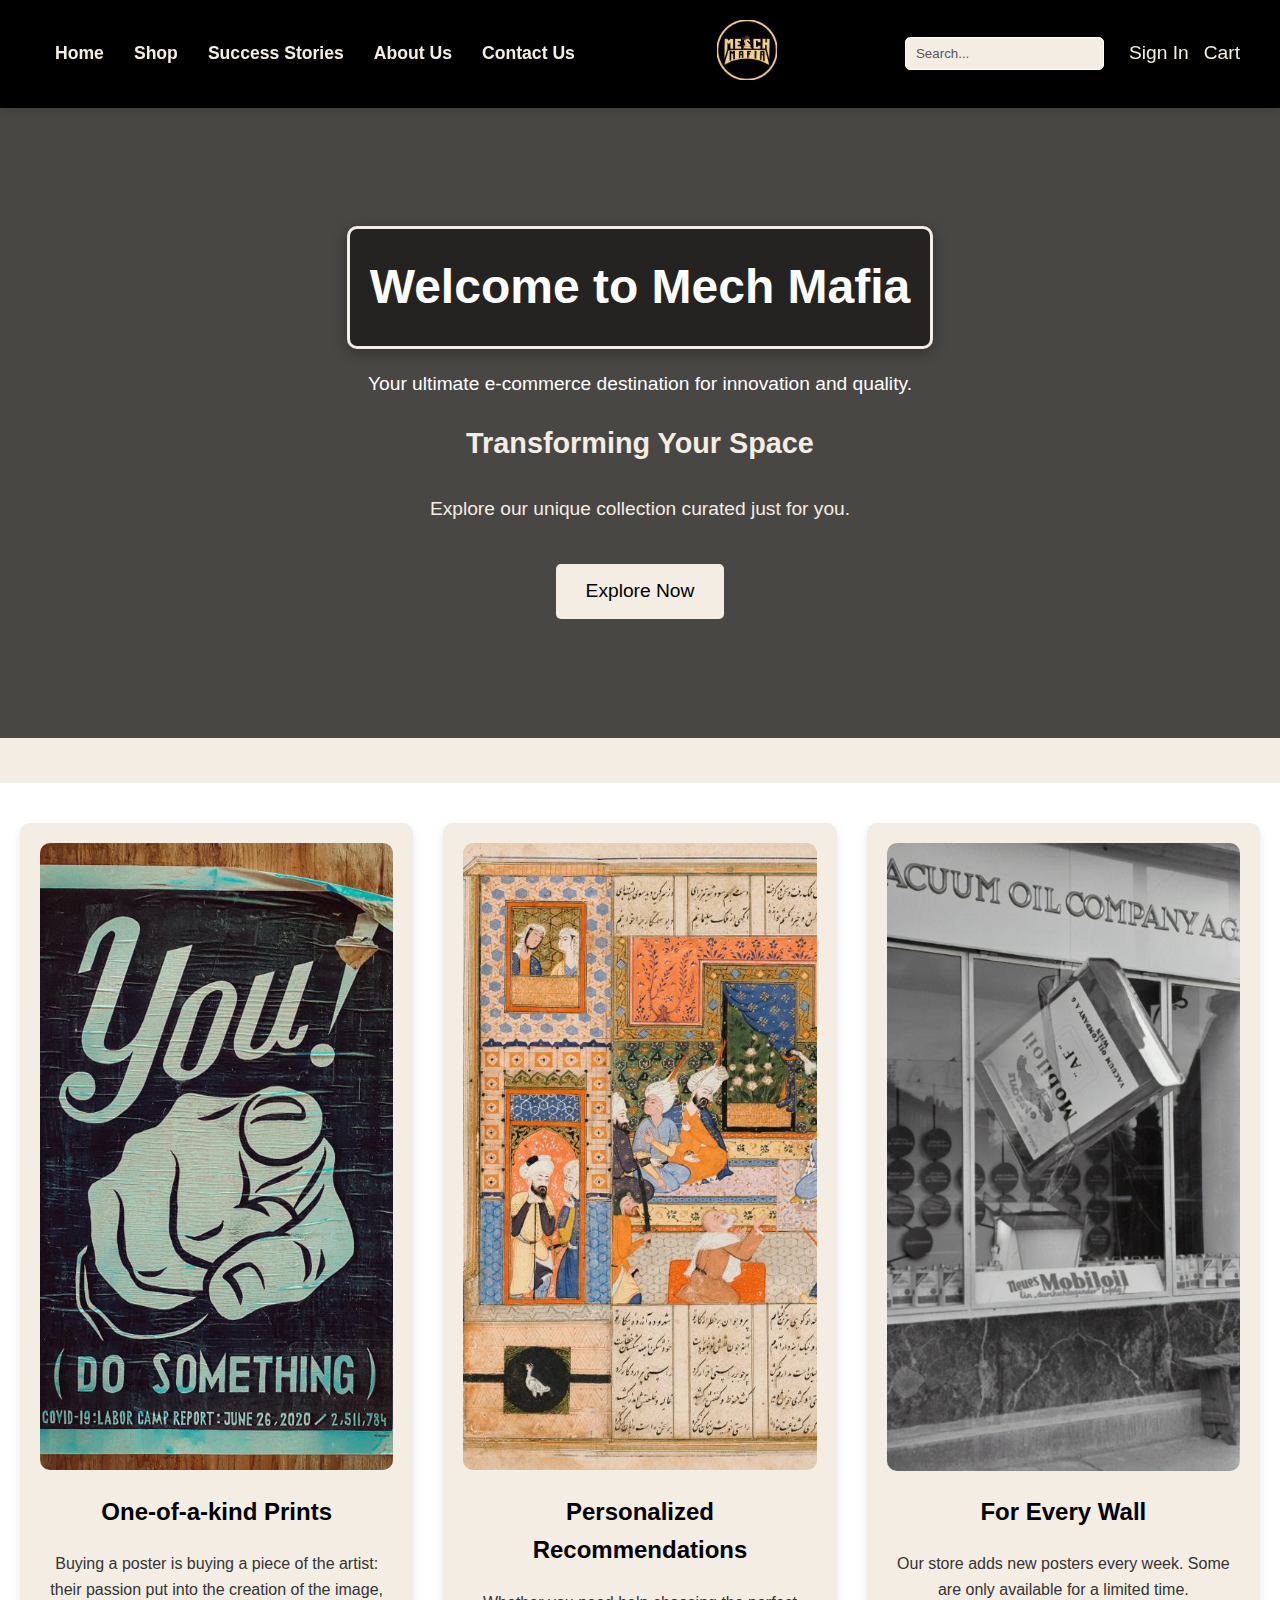
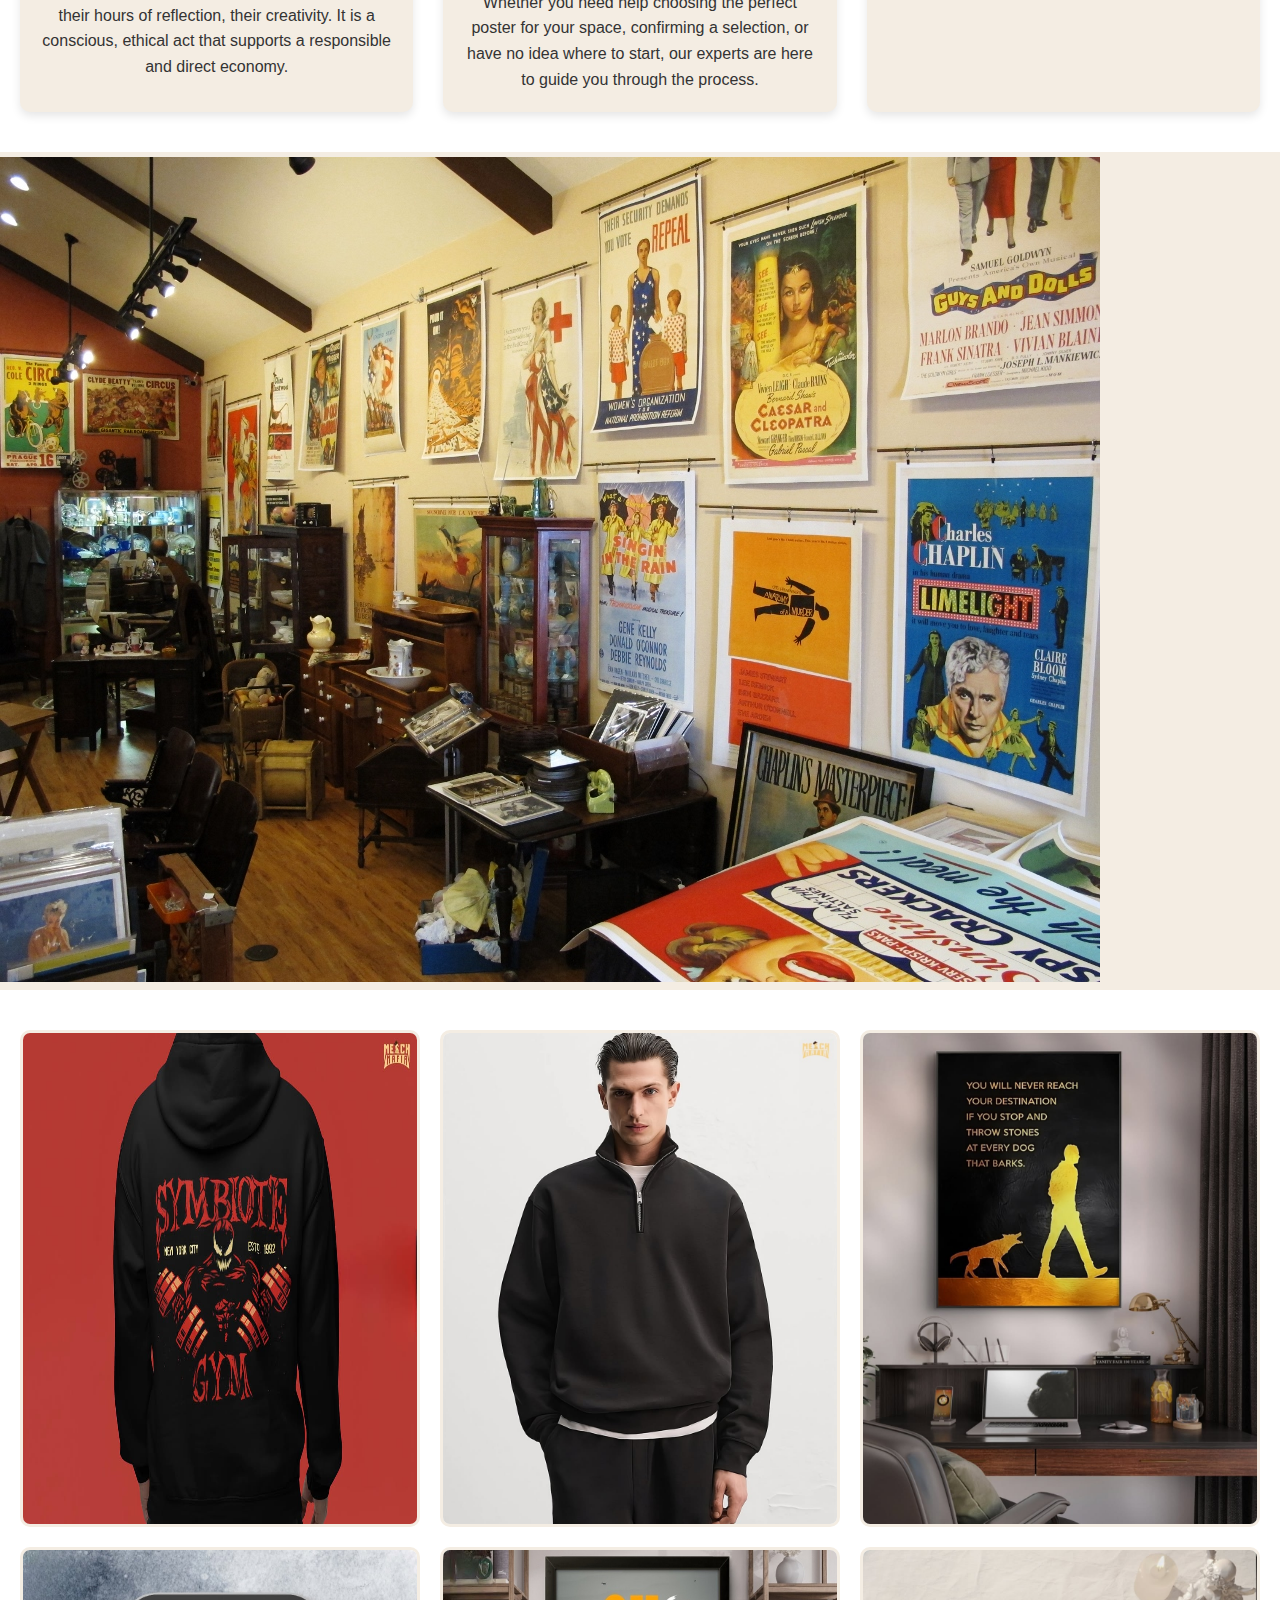
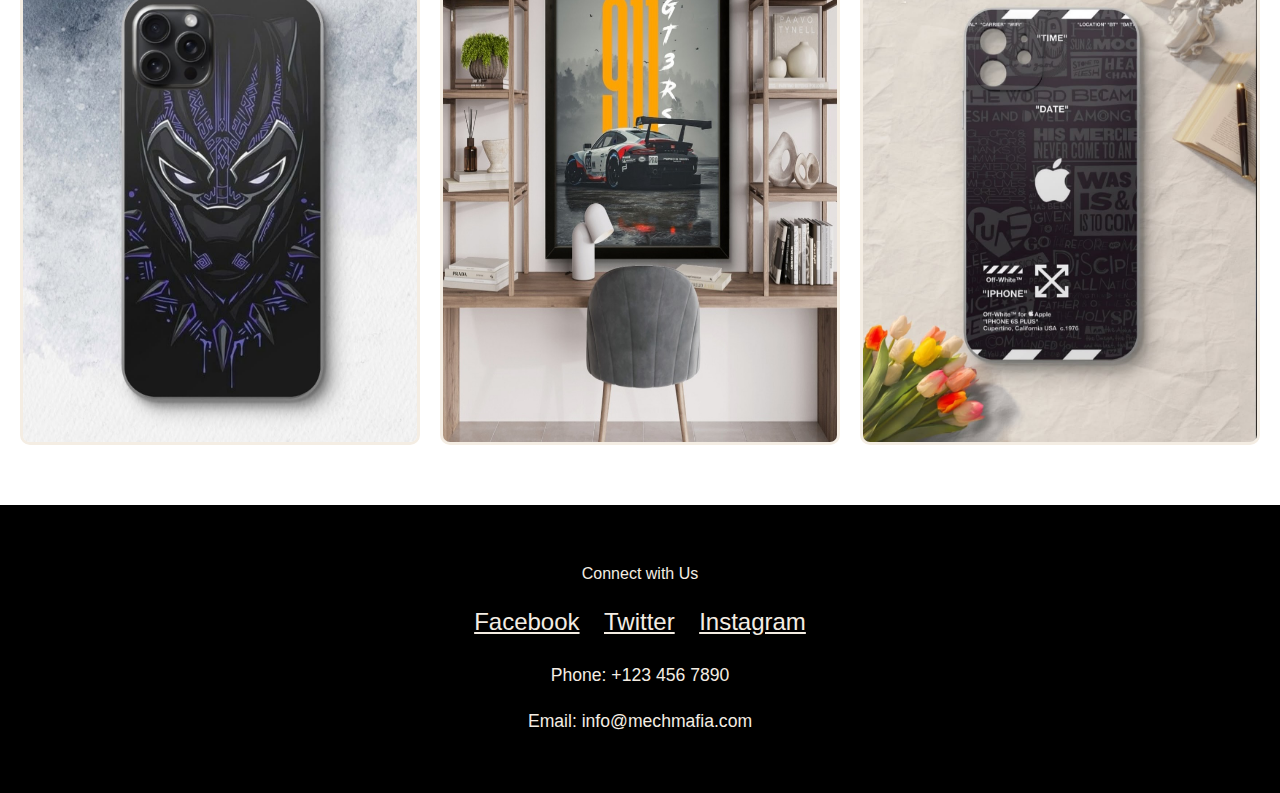
==== main3.html @ 22c50127 "Add files via upload" ====
<!DOCTYPE html>
<html lang="en">
<head>
    <meta charset="UTF-8">
    <meta name="viewport" content="width=device-width, initial-scale=1.0">
    <title>Mech Mafia E-Commerce</title>
    <link rel="stylesheet" href="styles.css">
</head>
<body>
    <!-- Header Section -->
    <header>
        <!-- Left side: Navigation Menu -->
        <nav id="nav-menu">
            <ul>
                <li><a href="main3.html">Home</a></li>
                <li><a href="shop.html">Shop</a></li>
                <li><a href="#">Success Stories</a></li>
                <li><a href="#">About Us</a></li>
                <li><a href="#">Contact Us</a></li>
            </ul>
        </nav>
        <div class="logo">
            <img src="logo.png" alt="Mech Mafia Logo">
        </div>

        <!-- Right side: Search, Sign In, Cart, and Hamburger Menu for Mobile -->
        <div class="header-right">
            <input type="text" placeholder="Search...">
            <a href="#" class="icon">Sign In</a>
            <a href="#" class="icon">Cart</a>
        </div>

        <!-- Hamburger Menu Icon for Mobile -->
        <div class="menu-icon" id="menu-icon">
            &#9776; <!-- Hamburger Icon (three horizontal lines) -->
        </div>
    </header>


    <!-- Hero Section -->
    <div class="hero">
     <div class="hero-text">
      <h1>Welcome to Mech Mafia</h1>
      <p>Your ultimate e-commerce destination for innovation and quality.</p>
      <p class="sub-heading">Transforming Your Space</p>
      <p class="description">Explore our unique collection curated just for you.</p>
      <a href="#" class="explore-btn">Explore Now</a>
     </div>
    </div>
  
  
  <!-- Features Section -->
  <section class="features">
    <div class="feature">
      <img src="feature1.jpg" alt="Feature 1">
      <h2>One-of-a-kind Prints
    </h2>
      <p>Buying a poster is buying a piece of the artist: their passion put into the creation of the image, their hours of reflection, their creativity. It is a conscious, ethical act that supports a responsible and direct economy.

      </p>
    </div>
    <div class="feature">
      <img src="feature2.jpg" alt="Feature 2">
      <h2>Personalized Recommendations</h2>
      <p>Whether you need help choosing the perfect poster for your space, confirming a selection, or have no idea where to start, our experts are here to guide you through the process.

      </p>
    </div>
    <div class="feature">
      <img src="feature3.jpg" alt="Feature 3">
      <h2>For Every Wall
    </h2>
      <p>Our store adds new posters every week. Some are only available for a limited time.

      </p>
    </div>
  </section>
  

    <!-- Scrollable Image Section -->
    <section class="scrollable-image">
        <img src="scrollable.jpg" alt="Scrollable Image" class="scrollable-img">

    </section>

    <!-- Gallery Section -->
    <section class="gallery">
        <div class="gallery-row">
            <img src="gallery1.jpg" alt="Gallery 1">
            <img src="gallery2.jpg" alt="Gallery 2">
            <img src="gallery3.jpg" alt="Gallery 3">
        </div>
        <div class="gallery-row">
            <img src="gallery4.jpg" alt="Gallery 4">
            <img src="gallery5.jpg" alt="Gallery 5">
            <img src="gallery6.jpg" alt="Gallery 6">
        </div>
    </section>

    <!-- Footer Section -->
    <footer>
        <p>Connect with Us</p>
        <div class="social-icons">
            <a href="#">Facebook</a>
            <a href="#">Twitter</a>
            <a href="#">Instagram</a>
        </div>
        <div class="contact-info">
            <p>Phone: +123 456 7890</p>
            <p>Email: info@mechmafia.com</p>
        </div>
    </footer>

    <script src="scripts.js"></script> <!-- Link to external JS file for the menu toggle -->

</body>
</html>
---- styles.css ----
/* General Styles */
body {
  margin: 0;
  font-family: "Poppins", sans-serif;
  background-color: #f4ede3; /* Sandal */
  color: #000; /* Black text */
  line-height: 1.6;
}

/* Header Section */
header {
  display: flex;
  justify-content: space-between;
  align-items: center;
  padding: 20px 40px;
  background-color: #000; /* Black background */
  position: sticky;
  top: 0;
  z-index: 10;
  box-shadow: 0 4px 8px rgba(0, 0, 0, 0.1);
}

header .logo img {
  height: 60px; /* Enhanced size */
}

header nav ul {
  display: flex;
  list-style: none;
  margin: 0;
  padding: 0;
}

header nav ul li {
  margin: 0 15px;
}

header nav ul li a {
  color: #f4ede3; /* Sandal */
  text-decoration: none;
  font-size: 1.1em;
  font-weight: bold;
  position: relative;
  transition: all 0.3s ease;
}

header nav ul li a:hover {
  color: #fff; /* White on hover */
}

header nav ul li a::after {
  content: "";
  display: block;
  height: 2px;
  width: 0;
  background-color: #f4ede3;
  transition: width 0.3s ease;
}

header nav ul li a:hover::after {
  width: 100%;
}

header .header-right {
  display: flex;
  align-items: center;
}

header .header-right input {
  padding: 8px 10px;
  margin-right: 10px;
  border: 1px solid #fff;
  background-color: #f4ede3;
  border-radius: 5px;
  outline: none;
  color: #000;
}

header .header-right input::placeholder {
  color: #555;
}

header .header-right .icon {
  color: #f4ede3;
  margin-left: 15px;
  font-size: 1.2em;
  text-decoration: none;
  transition: all 0.3s ease;
}

header .header-right .icon:hover {
  color: #fff;
}

/* Hamburger Menu Styles */
.menu-icon {
  display: none;
  cursor: pointer;
  font-size: 2em;
  color: #f4ede3; /* Visible light color */
}

/* Hero Section */
.hero {
  height: 70vh; /* Adjust the height of the hero section */
  background: 
    linear-gradient(rgba(0, 0, 0, 0.7), rgba(0, 0, 0, 0.7)), 
    url('path/to/your/background-image.jpg') no-repeat center center; /* Ensure image doesn't repeat */
  background-size: cover; /* Make sure the image covers the hero section */
  display: flex;
  align-items: center;  /* Vertically center the content */
  justify-content: center; /* Horizontally center the content */
  color: #fff;
  text-align: center;
  position: relative;
}

.hero .hero-text {
  position: relative;
  z-index: 2;
  padding: 0 15px; /* Add some padding for text */
}

.hero h1 {
  font-size: 3em; /* Adjust heading size */
  font-weight: bold;
  margin: 0;
  padding: 20px;
  border: 3px solid #f4ede3; /* Sandal border */
  border-radius: 10px;
  background: rgba(0, 0, 0, 0.5);
  box-shadow: 0 4px 15px rgba(0, 0, 0, 0.3);
}

.hero p {
  font-size: 1.2em; /* Adjust paragraph font size */
  margin-top: 20px;
  font-weight: normal;
}

.hero .sub-heading {
  font-size: 1.8em;
  margin-top: 20px;
  font-weight: bold;
  color: #f4ede3; /* Sandal color */
}

.hero .description {
  font-size: 1.2em;
  margin-top: 10px;
  color: #f4ede3; /* Sandal color */
}

.hero .explore-btn {
  display: inline-block;
  padding: 12px 30px;
  font-size: 1.2em;
  background-color: #f4ede3; /* Sandal color */
  color: #000; /* Black text */
  text-decoration: none;
  border-radius: 5px;
  margin-top: 20px;
  border: none;
  transition: background-color 0.3s ease, transform 0.3s ease;
}

.hero .explore-btn:hover {
  background-color: #d1c1a1; /* Darker sandal on hover */
  transform: scale(1.1); /* Slightly enlarge the button on hover */
}

/* Features Section */
.features {
  padding: 40px 20px;
  background-color: #fff; /* Clean white background */
  border-top: 5px solid #f4ede3;
  border-bottom: 5px solid #f4ede3;
  display: grid;
  grid-template-columns: repeat(auto-fit, minmax(300px, 1fr));
  gap: 30px;
  text-align: center;
  margin-top: 40px; /* This adds space between the hero and features sections */
}

.features .feature {
  background-color: #f4ede3;
  padding: 20px;
  border-radius: 10px;
  box-shadow: 0 4px 10px rgba(0, 0, 0, 0.1);
  transition: transform 0.3s ease, box-shadow 0.3s ease;
}

.features .feature:hover {
  transform: scale(1.05);
  box-shadow: 0 6px 15px rgba(0, 0, 0, 0.2);
}

.features .feature img {
  max-width: 100%;
  border-radius: 10px;
}

.features .feature h2 {
  margin-top: 15px;
  color: #000;
}

.features .feature p {
  margin: 10px 0 0;
  color: #333;
}

/* Gallery */
.gallery {
  padding: 40px 20px;
  background-color: #fff;
  text-align: center;
}

.gallery h2 {
  margin-bottom: 20px;
  font-size: 2em;
  color: #000;
}

.gallery-row {
  display: flex;
  justify-content: space-around;
  margin-bottom: 20px;
  flex-wrap: wrap;
  gap: 20px;
}

.gallery-row img {
  max-width: calc(33.33% - 20px);
  border: 3px solid #f4ede3;
  border-radius: 10px;
  transition: transform 0.3s ease, box-shadow 0.3s ease;
}

.gallery-row img:hover {
  transform: scale(1.05);
  box-shadow: 0 4px 15px rgba(0, 0, 0, 0.2);
}

/* Footer */
footer {
  background-color: #000;
  color: #f4ede3;
  padding: 40px 20px;
  text-align: center;
}

footer .social-icons a {
  color: #f4ede3;
  margin: 0 10px;
  font-size: 1.5em;
  transition: color 0.3s ease, transform 0.3s ease;
}

footer .social-icons a:hover {
  color: #fff;
  transform: scale(1.2);
}

footer .contact-info {
  margin-top: 20px;
  font-size: 1.1em;
  color: #f4ede3;
}

/* Product Section */
.product-list {
  display: grid;
  grid-template-columns: repeat(auto-fit, minmax(300px, 1fr));
  gap: 20px;
}

.product {
  background-color: #f4ede3; /* Light sandal color for the background */
  padding: 20px;
  border-radius: 10px;
  box-shadow: 0 4px 10px rgba(0, 0, 0, 0.1);
  text-align: center;
  transition: transform 0.3s ease, box-shadow 0.3s ease;
}

.product:hover {
  transform: scale(1.05); /* Slight zoom effect on hover */
  box-shadow: 0 6px 15px rgba(0, 0, 0, 0.2); /* Darker shadow on hover */
}

.product img {
  max-width: 100%; /* Ensure the image fits within the product box */
  border-radius: 10px;
  height: auto; /* Maintain the aspect ratio */
}

.product h3 {
  margin-top: 15px;
  color: #000; /* Black text for product name */
}

.product p {
  margin: 10px 0;
  color: #333; /* Dark gray text for product description */
}

.product .price {
  font-size: 1.5em; /* Larger price text */
  color: #000; /* Black text for the price */
  font-weight: bold; /* Make the price text stand out */
}

.product .add-to-cart {
  background-color: #000; /* Black background for Add to Cart button */
  color: #f4ede3; /* Sandal color for the text */
  border: none;
  padding: 10px 20px;
  font-size: 1em;
  border-radius: 5px;
  cursor: pointer;
  transition: background-color 0.3s ease, transform 0.3s ease;
}

.product .add-to-cart:hover {
  background-color: #f4ede3; /* Sandal color on hover */
  color: #000; /* Black text on hover */
  transform: scale(1.05); /* Slightly enlarge the button on hover */
}

.product .add-to-cart:active {
  transform: scale(0.98); /* Shrink the button slightly when clicked */
}



@media (max-width: 768px) {
  .scrollable-img {
    width: 100%; /* Ensure the image always fills the width of the screen on mobile */
    height: auto; /* Keep the image's aspect ratio intact */
  }

  header {
    flex-direction: column;
    align-items: flex-start;
    padding: 10px;
  }

  header nav ul {
    flex-direction: column;
    align-items: flex-start;
  }

  header .header-right {
    flex-direction: column;
    align-items: flex-start;
  }

  .menu-icon {
    display: block;
  }

  .hero {
    height: 50vh;
  }

  .hero h1 {
    font-size: 2em;
  }

  .hero .sub-heading {
    font-size: 1.2em;
  }

  .features {
    grid-template-columns: 1fr;
  }

  footer .social-icons a {
    font-size: 1.2em;
  }
}
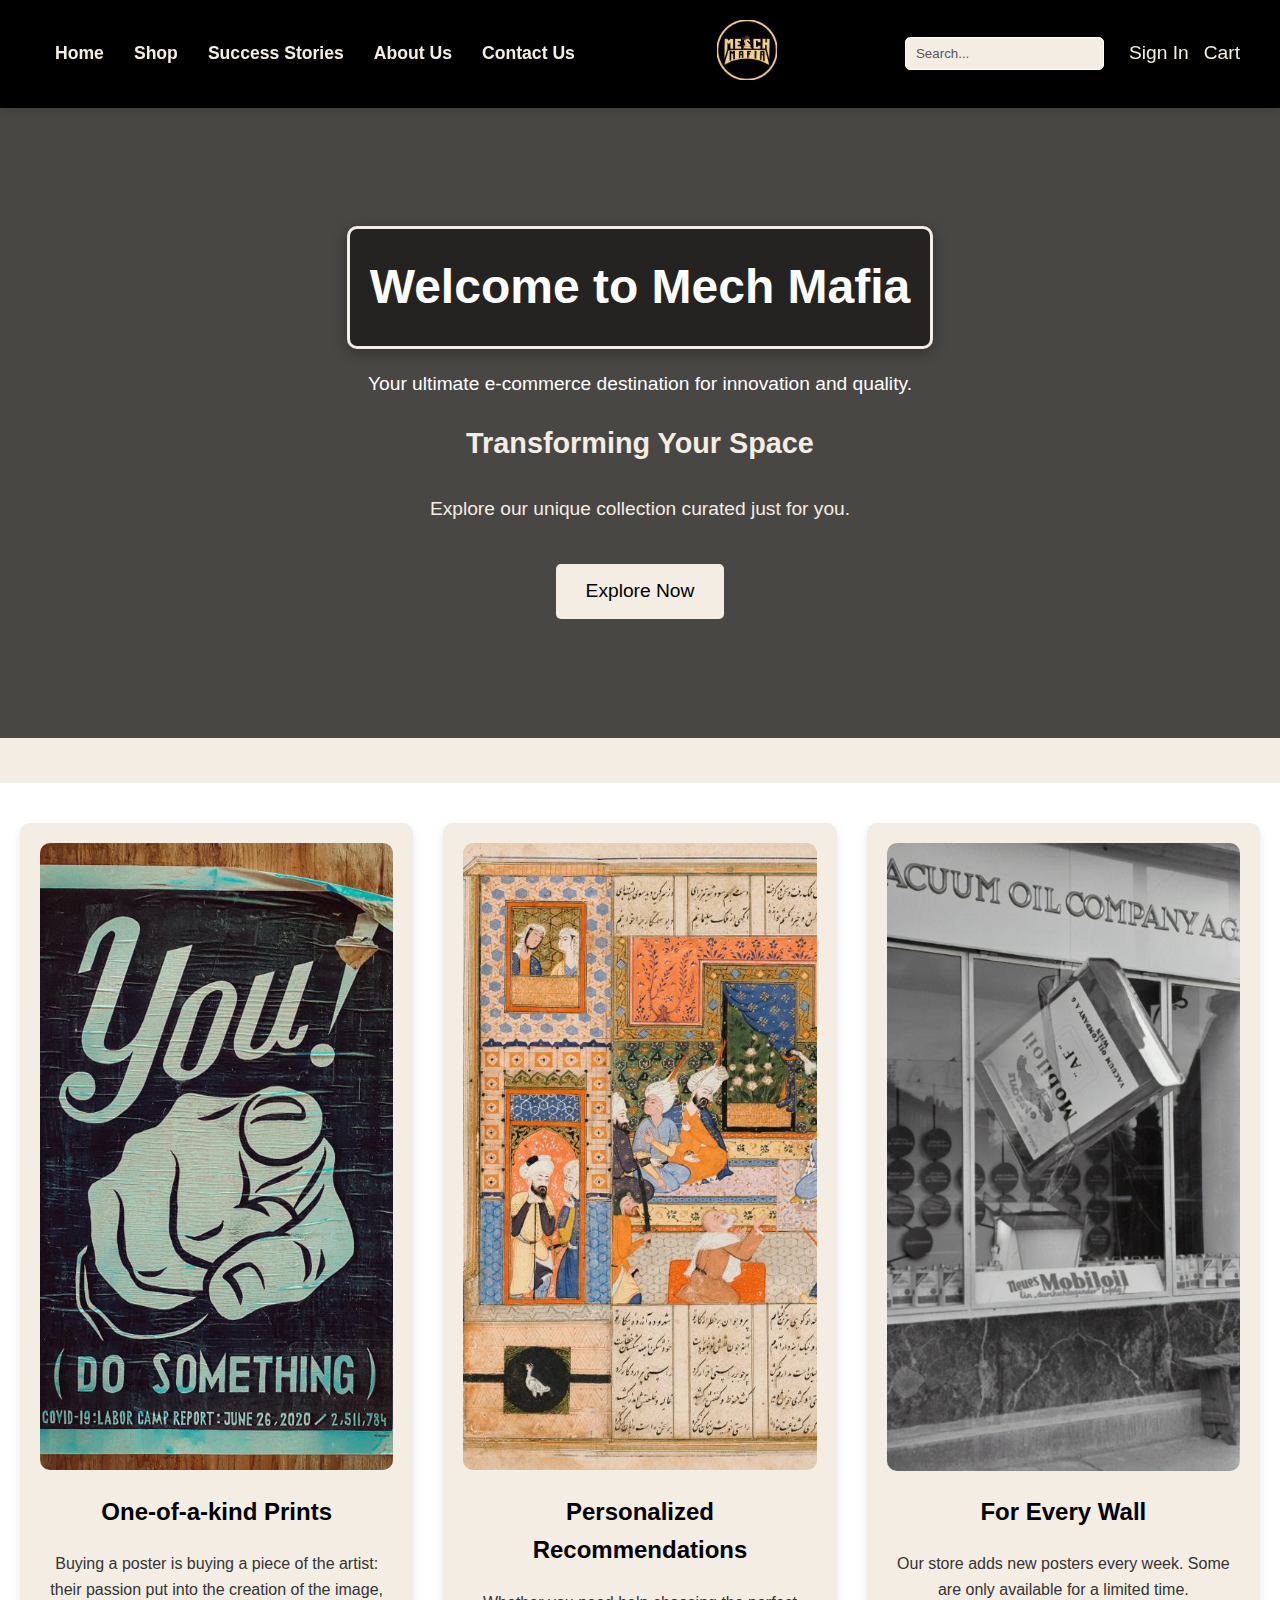
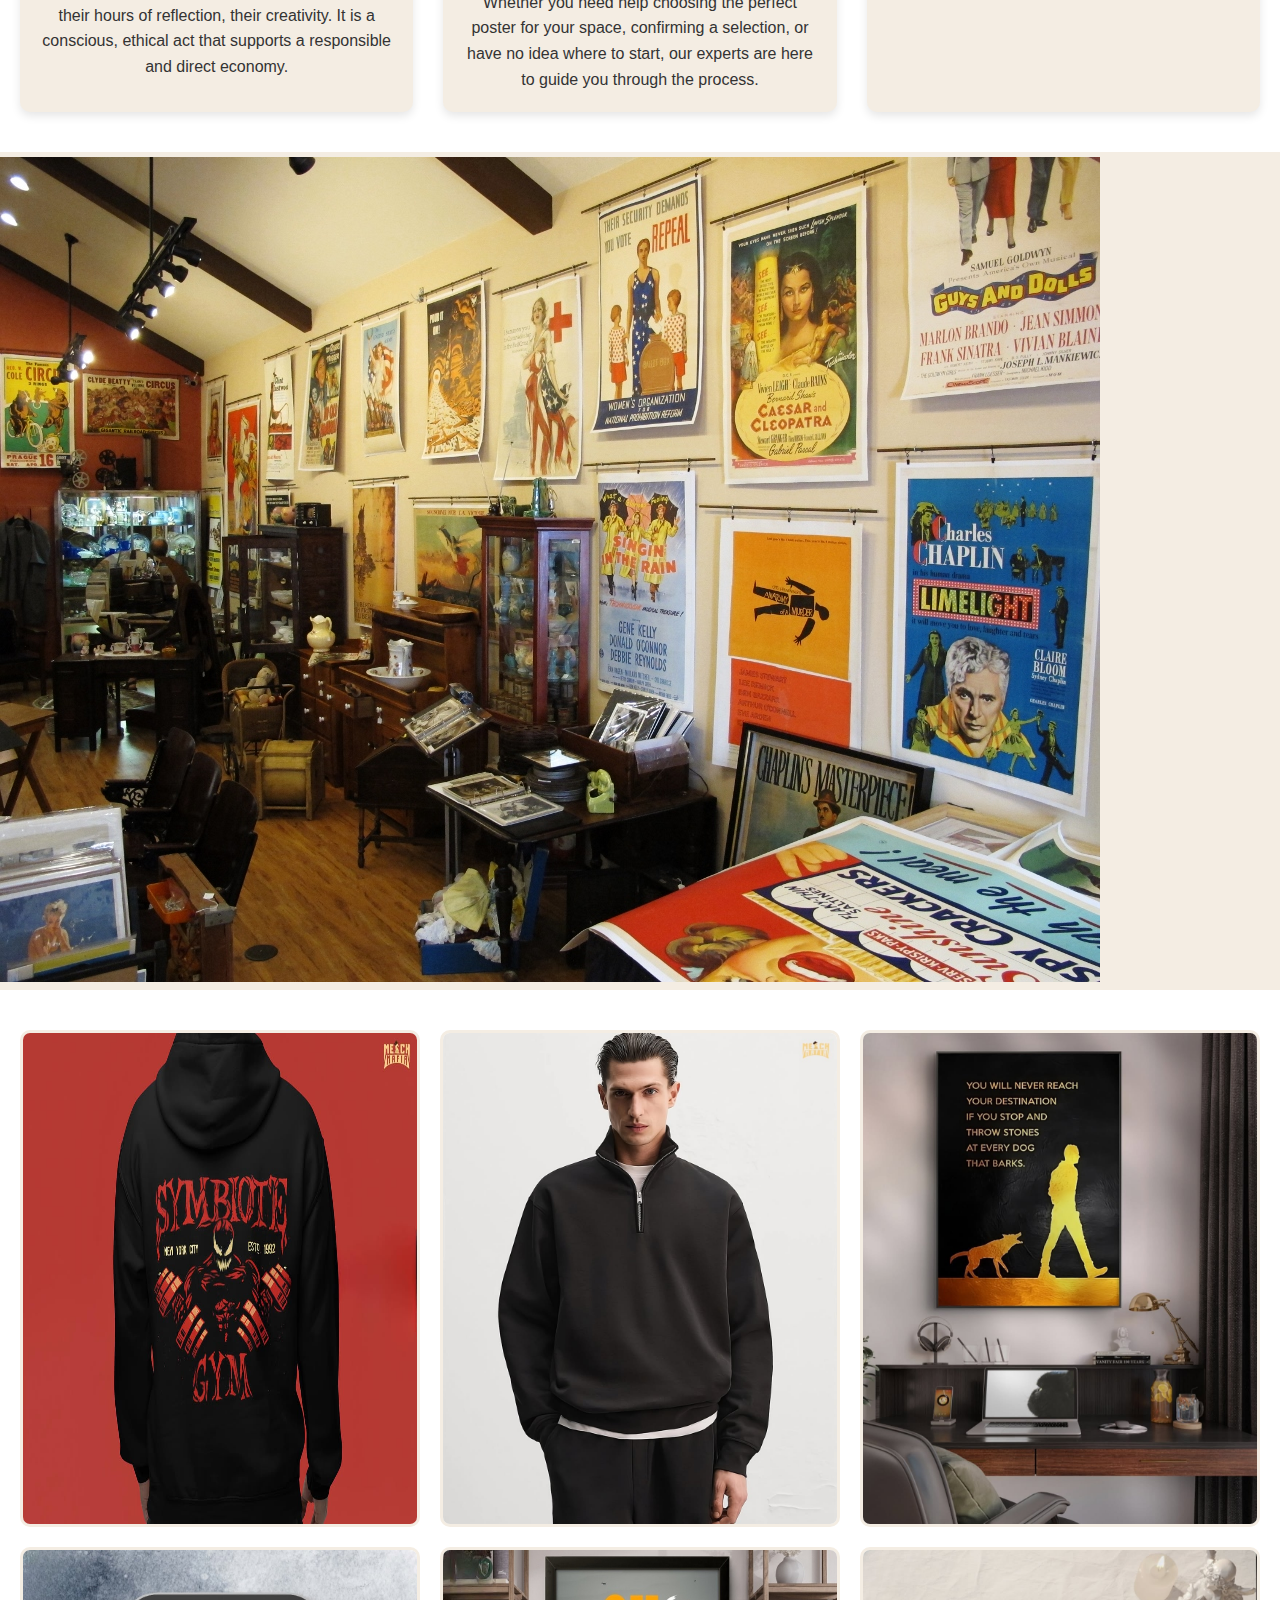
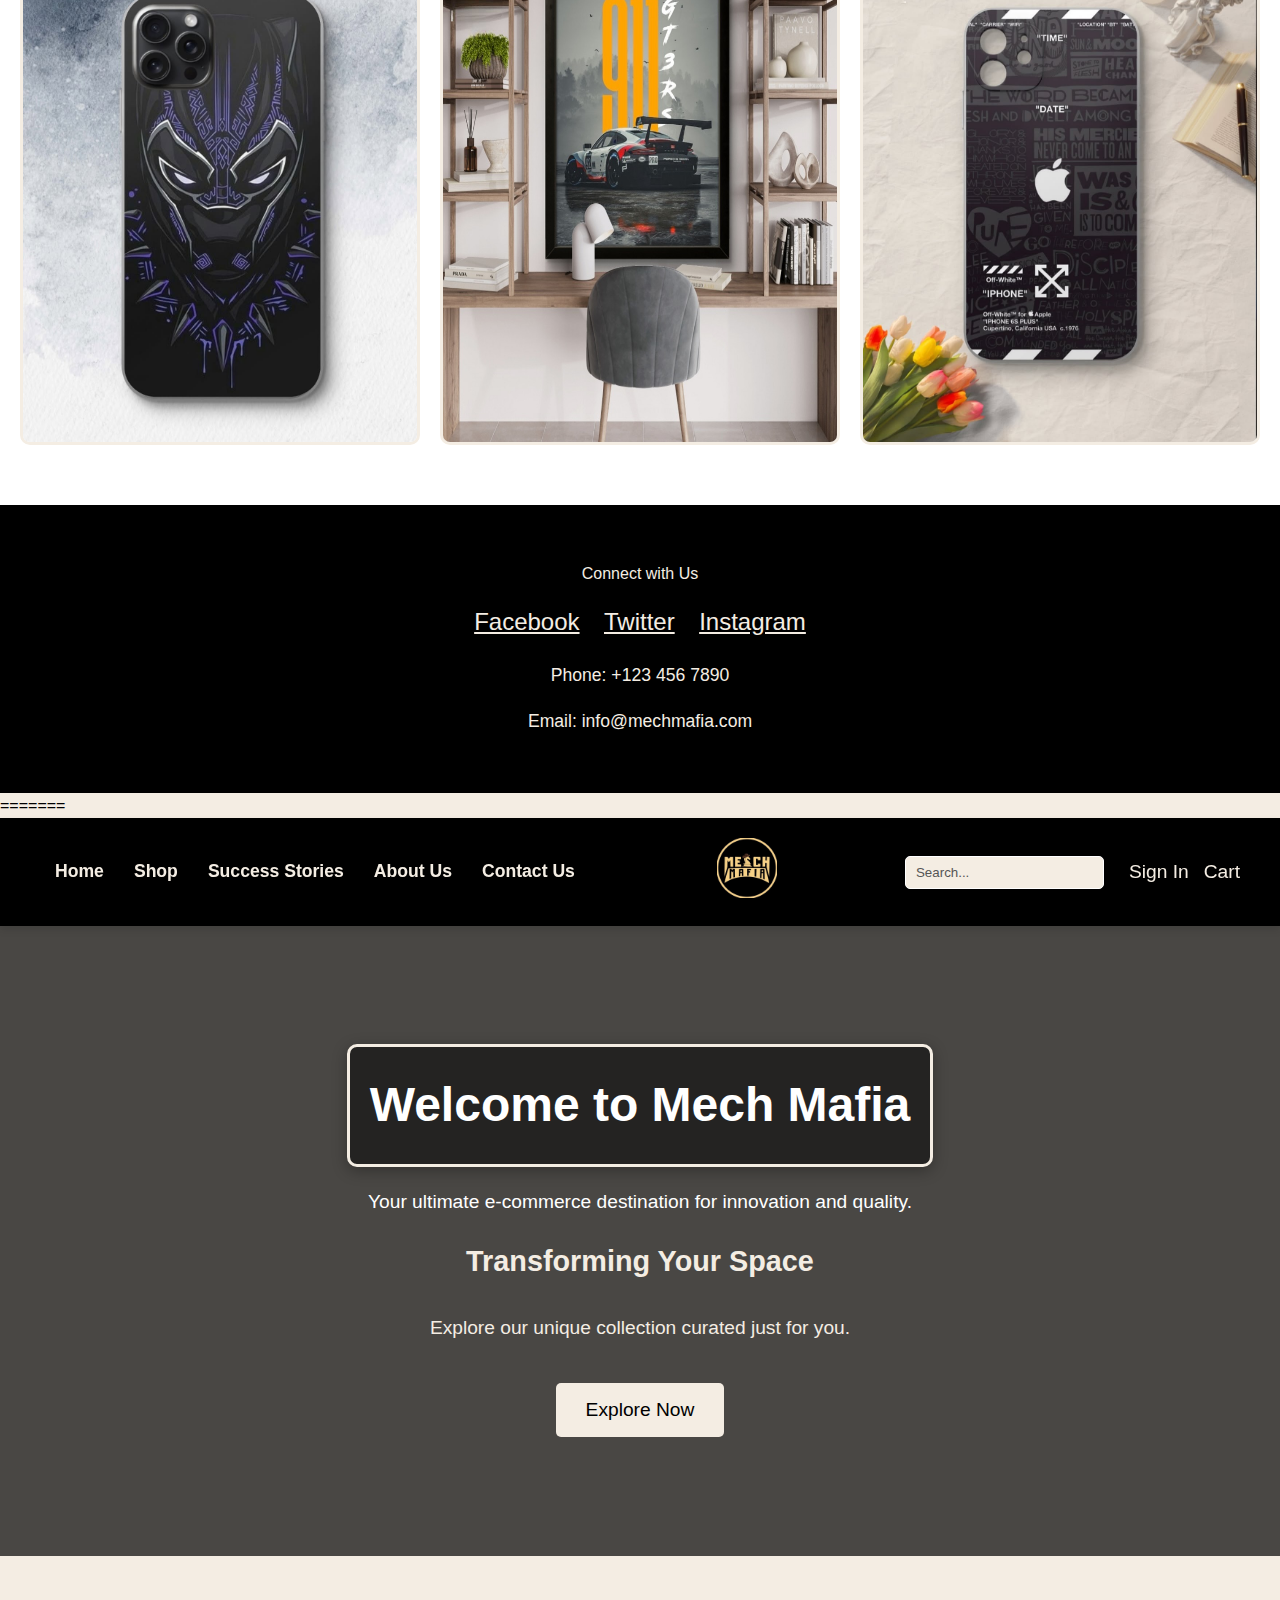
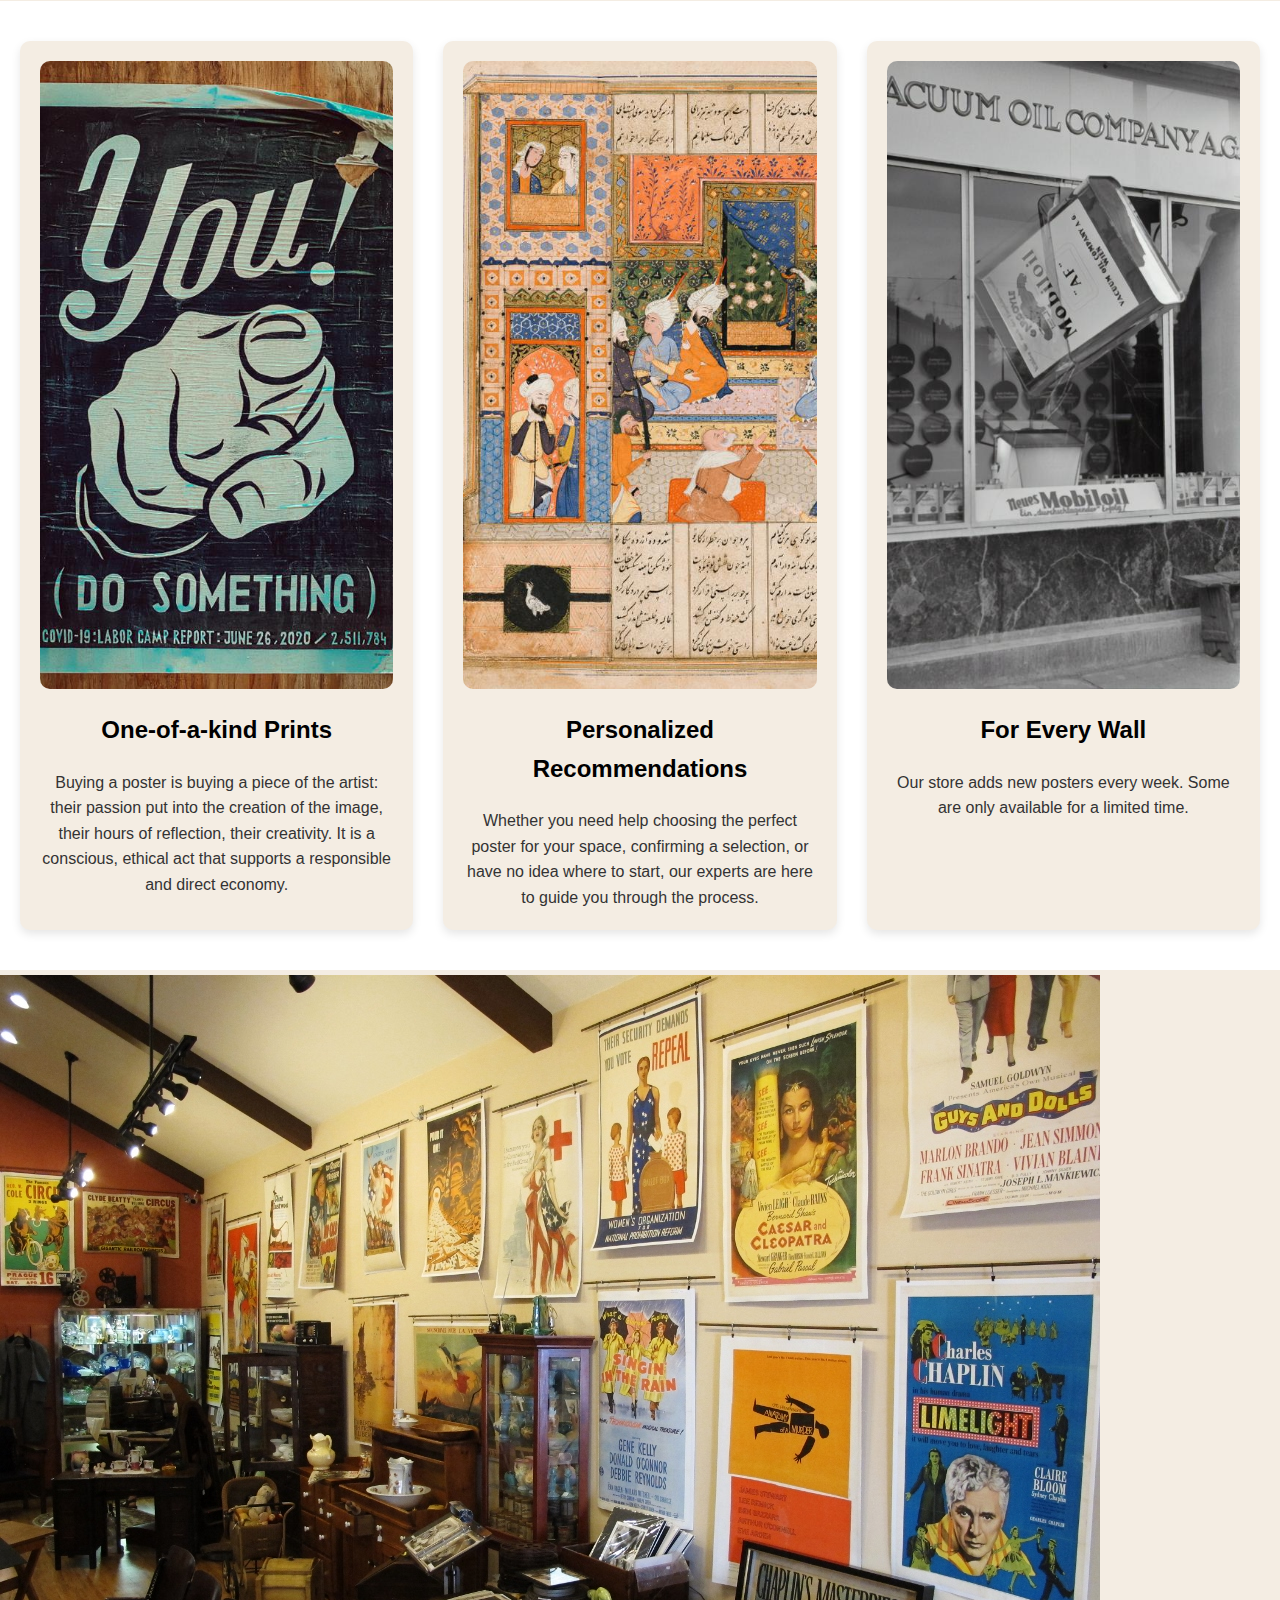
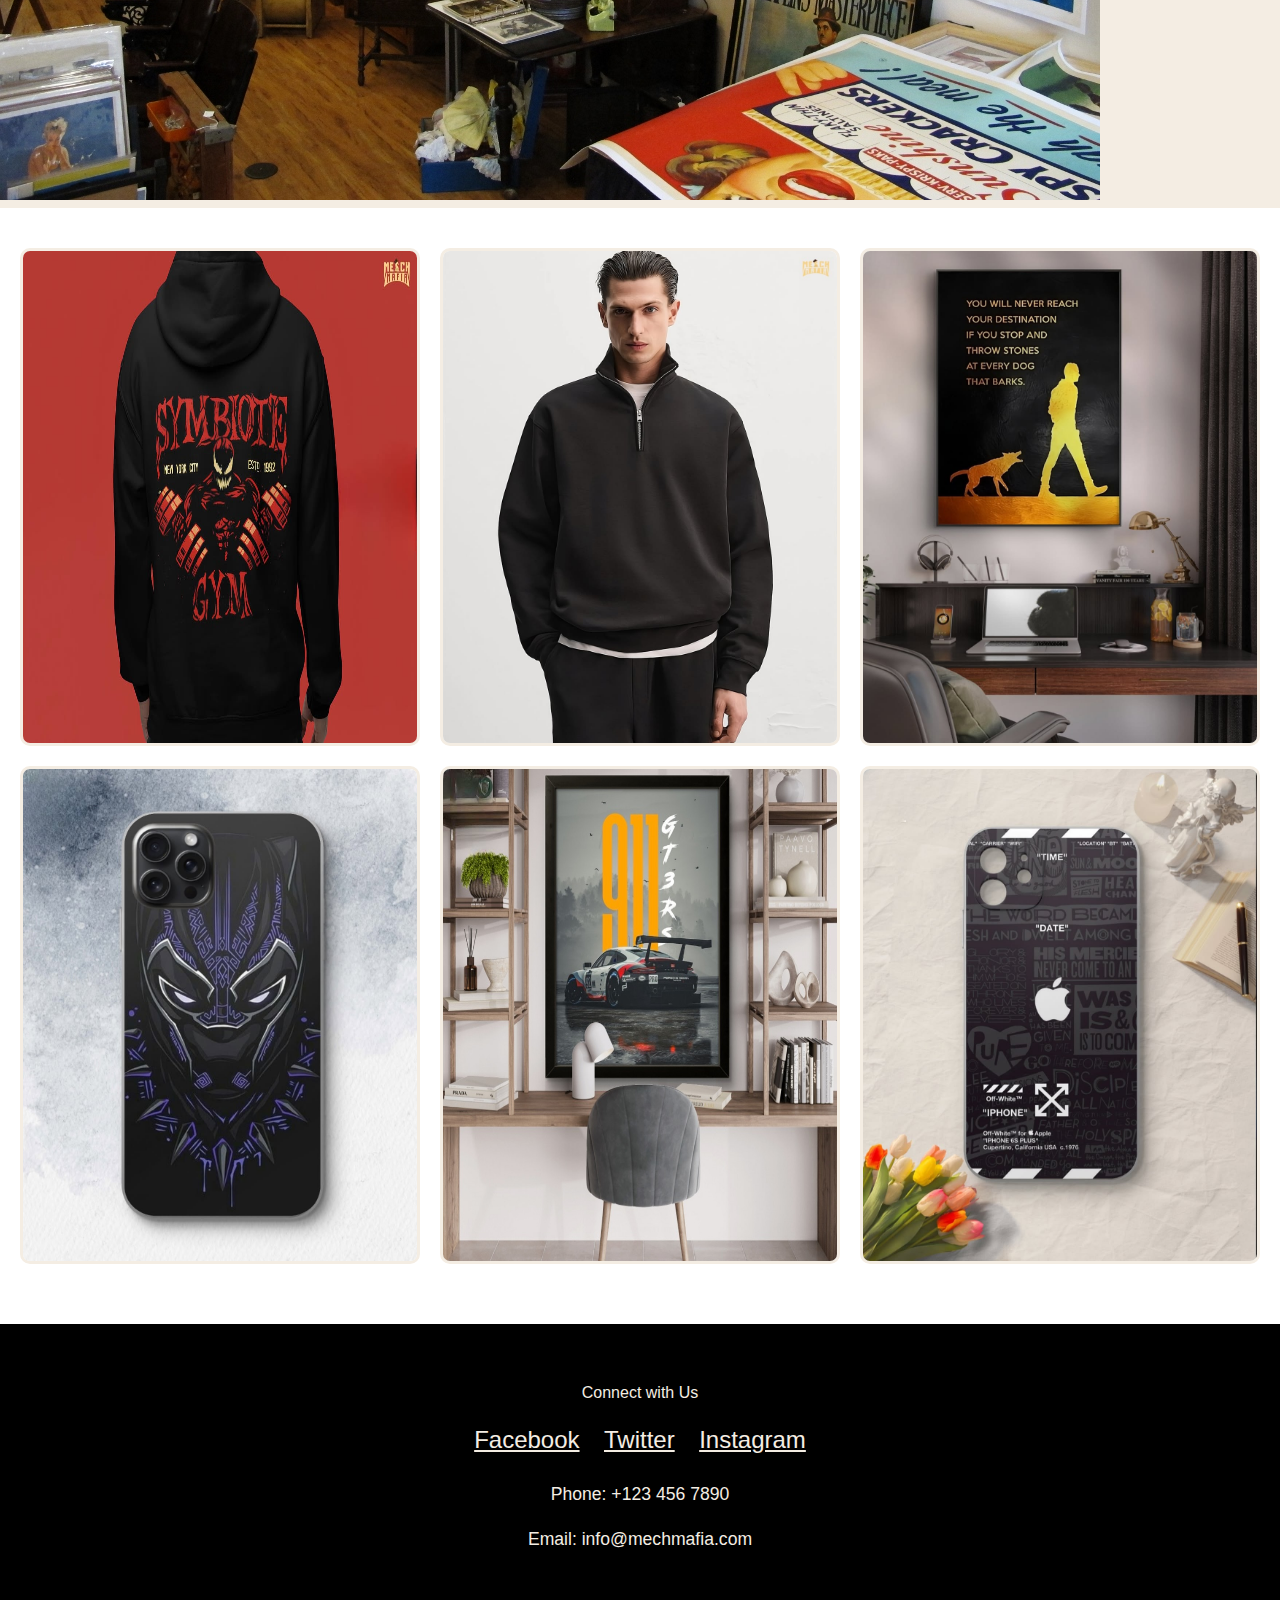
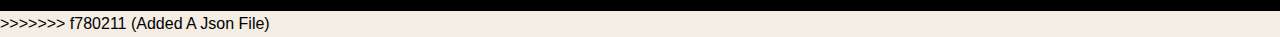
==== commit f11553f2: "Your commit message" ====
--- a/main3.html
+++ b/main3.html
@@ -1,117 +1,242 @@
-<!DOCTYPE html>
-<html lang="en">
-<head>
-    <meta charset="UTF-8">
-    <meta name="viewport" content="width=device-width, initial-scale=1.0">
-    <title>Mech Mafia E-Commerce</title>
-    <link rel="stylesheet" href="styles.css">
-</head>
-<body>
-    <!-- Header Section -->
-    <header>
-        <!-- Left side: Navigation Menu -->
-        <nav id="nav-menu">
-            <ul>
-                <li><a href="main3.html">Home</a></li>
-                <li><a href="shop.html">Shop</a></li>
-                <li><a href="#">Success Stories</a></li>
-                <li><a href="#">About Us</a></li>
-                <li><a href="#">Contact Us</a></li>
-            </ul>
-        </nav>
-        <div class="logo">
-            <img src="logo.png" alt="Mech Mafia Logo">
-        </div>
-
-        <!-- Right side: Search, Sign In, Cart, and Hamburger Menu for Mobile -->
-        <div class="header-right">
-            <input type="text" placeholder="Search...">
-            <a href="#" class="icon">Sign In</a>
-            <a href="#" class="icon">Cart</a>
-        </div>
-
-        <!-- Hamburger Menu Icon for Mobile -->
-        <div class="menu-icon" id="menu-icon">
-            &#9776; <!-- Hamburger Icon (three horizontal lines) -->
-        </div>
-    </header>
-
-
-    <!-- Hero Section -->
-    <div class="hero">
-     <div class="hero-text">
-      <h1>Welcome to Mech Mafia</h1>
-      <p>Your ultimate e-commerce destination for innovation and quality.</p>
-      <p class="sub-heading">Transforming Your Space</p>
-      <p class="description">Explore our unique collection curated just for you.</p>
-      <a href="#" class="explore-btn">Explore Now</a>
-     </div>
-    </div>
-  
-  
-  <!-- Features Section -->
-  <section class="features">
-    <div class="feature">
-      <img src="feature1.jpg" alt="Feature 1">
-      <h2>One-of-a-kind Prints
-    </h2>
-      <p>Buying a poster is buying a piece of the artist: their passion put into the creation of the image, their hours of reflection, their creativity. It is a conscious, ethical act that supports a responsible and direct economy.
-
-      </p>
-    </div>
-    <div class="feature">
-      <img src="feature2.jpg" alt="Feature 2">
-      <h2>Personalized Recommendations</h2>
-      <p>Whether you need help choosing the perfect poster for your space, confirming a selection, or have no idea where to start, our experts are here to guide you through the process.
-
-      </p>
-    </div>
-    <div class="feature">
-      <img src="feature3.jpg" alt="Feature 3">
-      <h2>For Every Wall
-    </h2>
-      <p>Our store adds new posters every week. Some are only available for a limited time.
-
-      </p>
-    </div>
-  </section>
-  
-
-    <!-- Scrollable Image Section -->
-    <section class="scrollable-image">
-        <img src="scrollable.jpg" alt="Scrollable Image" class="scrollable-img">
-
-    </section>
-
-    <!-- Gallery Section -->
-    <section class="gallery">
-        <div class="gallery-row">
-            <img src="gallery1.jpg" alt="Gallery 1">
-            <img src="gallery2.jpg" alt="Gallery 2">
-            <img src="gallery3.jpg" alt="Gallery 3">
-        </div>
-        <div class="gallery-row">
-            <img src="gallery4.jpg" alt="Gallery 4">
-            <img src="gallery5.jpg" alt="Gallery 5">
-            <img src="gallery6.jpg" alt="Gallery 6">
-        </div>
-    </section>
-
-    <!-- Footer Section -->
-    <footer>
-        <p>Connect with Us</p>
-        <div class="social-icons">
-            <a href="#">Facebook</a>
-            <a href="#">Twitter</a>
-            <a href="#">Instagram</a>
-        </div>
-        <div class="contact-info">
-            <p>Phone: +123 456 7890</p>
-            <p>Email: info@mechmafia.com</p>
-        </div>
-    </footer>
-
-    <script src="scripts.js"></script> <!-- Link to external JS file for the menu toggle -->
-
-</body>
-</html>
+<!DOCTYPE html>
+<html lang="en">
+  <head>
+    <meta charset="UTF-8" />
+    <meta name="viewport" content="width=device-width, initial-scale=1.0" />
+    <title>Mech Mafia E-Commerce</title>
+    <link rel="stylesheet" href="styles.css" />
+  </head>
+  <body>
+    <!-- Header Section -->
+    <header>
+      <!-- Left side: Navigation Menu -->
+      <nav id="nav-menu">
+        <ul>
+          <li><a href="main3.html">Home</a></li>
+          <li><a href="shop.html">Shop</a></li>
+          <li><a href="#">Success Stories</a></li>
+          <li><a href="#">About Us</a></li>
+          <li><a href="#">Contact Us</a></li>
+        </ul>
+      </nav>
+      <div class="logo">
+        <img src="logo.png" alt="Mech Mafia Logo" />
+      </div>
+
+      <!-- Right side: Search, Sign In, Cart, and Hamburger Menu for Mobile -->
+      <div class="header-right">
+        <input type="text" placeholder="Search..." />
+        <a href="#" class="icon">Sign In</a>
+        <a href="#" class="icon">Cart</a>
+      </div>
+
+      <!-- Hamburger Menu Icon for Mobile -->
+      <div class="menu-icon" id="menu-icon">
+        &#9776;
+        <!-- Hamburger Icon (three horizontal lines) -->
+      </div>
+    </header>
+
+    <!-- Hero Section -->
+    <div class="hero">
+      <div class="hero-text">
+        <h1>Welcome to Mech Mafia</h1>
+        <p>Your ultimate e-commerce destination for innovation and quality.</p>
+        <p class="sub-heading">Transforming Your Space</p>
+        <p class="description">
+          Explore our unique collection curated just for you.
+        </p>
+        <a href="#" class="explore-btn">Explore Now</a>
+      </div>
+    </div>
+
+    <!-- Features Section -->
+    <section class="features">
+      <div class="feature">
+        <img src="feature1.jpg" alt="Feature 1" />
+        <h2>One-of-a-kind Prints</h2>
+        <p>
+          Buying a poster is buying a piece of the artist: their passion put
+          into the creation of the image, their hours of reflection, their
+          creativity. It is a conscious, ethical act that supports a responsible
+          and direct economy.
+        </p>
+      </div>
+      <div class="feature">
+        <img src="feature2.jpg" alt="Feature 2" />
+        <h2>Personalized Recommendations</h2>
+        <p>
+          Whether you need help choosing the perfect poster for your space,
+          confirming a selection, or have no idea where to start, our experts
+          are here to guide you through the process.
+        </p>
+      </div>
+      <div class="feature">
+        <img src="feature3.jpg" alt="Feature 3" />
+        <h2>For Every Wall</h2>
+        <p>
+          Our store adds new posters every week. Some are only available for a
+          limited time.
+        </p>
+      </div>
+    </section>
+
+    <!-- Scrollable Image Section -->
+    <section class="scrollable-image">
+      <img src="scrollable.jpg" alt="Scrollable Image" class="scrollable-img" />
+    </section>
+
+    <!-- Gallery Section -->
+    <section class="gallery">
+      <div class="gallery-row">
+        <img src="gallery1.jpg" alt="Gallery 1" />
+        <img src="gallery2.jpg" alt="Gallery 2" />
+        <img src="gallery3.jpg" alt="Gallery 3" />
+      </div>
+      <div class="gallery-row">
+        <img src="gallery4.jpg" alt="Gallery 4" />
+        <img src="gallery5.jpg" alt="Gallery 5" />
+        <img src="gallery6.jpg" alt="Gallery 6" />
+      </div>
+    </section>
+
+    <!-- Footer Section -->
+    <footer>
+      <p>Connect with Us</p>
+      <div class="social-icons">
+        <a href="#">Facebook</a>
+        <a href="#">Twitter</a>
+        <a href="#">Instagram</a>
+      </div>
+      <div class="contact-info">
+        <p>Phone: +123 456 7890</p>
+        <p>Email: info@mechmafia.com</p>
+      </div>
+    </footer>
+
+    <script src="scripts.js"></script>
+    <!-- Link to external JS file for the menu toggle -->
+  </body>
+</html>
+=======
+<!DOCTYPE html>
+<html lang="en">
+  <head>
+    <meta charset="UTF-8" />
+    <meta name="viewport" content="width=device-width, initial-scale=1.0" />
+    <title>Mech Mafia E-Commerce</title>
+    <link rel="stylesheet" href="styles.css" />
+  </head>
+  <body>
+    <!-- Header Section -->
+    <header>
+      <!-- Left side: Navigation Menu -->
+      <nav id="nav-menu">
+        <ul>
+          <li><a href="main3.html">Home</a></li>
+          <li><a href="shop.html">Shop</a></li>
+          <li><a href="#">Success Stories</a></li>
+          <li><a href="#">About Us</a></li>
+          <li><a href="#">Contact Us</a></li>
+        </ul>
+      </nav>
+      <div class="logo">
+        <img src="logo.png" alt="Mech Mafia Logo" />
+      </div>
+
+      <!-- Right side: Search, Sign In, Cart, and Hamburger Menu for Mobile -->
+      <div class="header-right">
+        <input type="text" placeholder="Search..." />
+        <a href="#" class="icon">Sign In</a>
+        <a href="#" class="icon">Cart</a>
+      </div>
+
+      <!-- Hamburger Menu Icon for Mobile -->
+      <div class="menu-icon" id="menu-icon">
+        &#9776;
+        <!-- Hamburger Icon (three horizontal lines) -->
+      </div>
+    </header>
+
+    <!-- Hero Section -->
+    <div class="hero">
+      <div class="hero-text">
+        <h1>Welcome to Mech Mafia</h1>
+        <p>Your ultimate e-commerce destination for innovation and quality.</p>
+        <p class="sub-heading">Transforming Your Space</p>
+        <p class="description">
+          Explore our unique collection curated just for you.
+        </p>
+        <a href="#" class="explore-btn">Explore Now</a>
+      </div>
+    </div>
+
+    <!-- Features Section -->
+    <section class="features">
+      <div class="feature">
+        <img src="feature1.jpg" alt="Feature 1" />
+        <h2>One-of-a-kind Prints</h2>
+        <p>
+          Buying a poster is buying a piece of the artist: their passion put
+          into the creation of the image, their hours of reflection, their
+          creativity. It is a conscious, ethical act that supports a responsible
+          and direct economy.
+        </p>
+      </div>
+      <div class="feature">
+        <img src="feature2.jpg" alt="Feature 2" />
+        <h2>Personalized Recommendations</h2>
+        <p>
+          Whether you need help choosing the perfect poster for your space,
+          confirming a selection, or have no idea where to start, our experts
+          are here to guide you through the process.
+        </p>
+      </div>
+      <div class="feature">
+        <img src="feature3.jpg" alt="Feature 3" />
+        <h2>For Every Wall</h2>
+        <p>
+          Our store adds new posters every week. Some are only available for a
+          limited time.
+        </p>
+      </div>
+    </section>
+
+    <!-- Scrollable Image Section -->
+    <section class="scrollable-image">
+      <img src="scrollable.jpg" alt="Scrollable Image" class="scrollable-img" />
+    </section>
+
+    <!-- Gallery Section -->
+    <section class="gallery">
+      <div class="gallery-row">
+        <img src="gallery1.jpg" alt="Gallery 1" />
+        <img src="gallery2.jpg" alt="Gallery 2" />
+        <img src="gallery3.jpg" alt="Gallery 3" />
+      </div>
+      <div class="gallery-row">
+        <img src="gallery4.jpg" alt="Gallery 4" />
+        <img src="gallery5.jpg" alt="Gallery 5" />
+        <img src="gallery6.jpg" alt="Gallery 6" />
+      </div>
+    </section>
+
+    <!-- Footer Section -->
+    <footer>
+      <p>Connect with Us</p>
+      <div class="social-icons">
+        <a href="#">Facebook</a>
+        <a href="#">Twitter</a>
+        <a href="#">Instagram</a>
+      </div>
+      <div class="contact-info">
+        <p>Phone: +123 456 7890</p>
+        <p>Email: info@mechmafia.com</p>
+      </div>
+    </footer>
+
+    <script src="scripts.js"></script>
+    <!-- Link to external JS file for the menu toggle -->
+  </body>
+</html>
+>>>>>>> f780211 (Added A Json File)
--- a/styles.css
+++ b/styles.css
@@ -1,384 +1,762 @@
-/* General Styles */
-body {
-  margin: 0;
-  font-family: "Poppins", sans-serif;
-  background-color: #f4ede3; /* Sandal */
-  color: #000; /* Black text */
-  line-height: 1.6;
-}
-
-/* Header Section */
-header {
-  display: flex;
-  justify-content: space-between;
-  align-items: center;
-  padding: 20px 40px;
-  background-color: #000; /* Black background */
-  position: sticky;
-  top: 0;
-  z-index: 10;
-  box-shadow: 0 4px 8px rgba(0, 0, 0, 0.1);
-}
-
-header .logo img {
-  height: 60px; /* Enhanced size */
-}
-
-header nav ul {
-  display: flex;
-  list-style: none;
-  margin: 0;
-  padding: 0;
-}
-
-header nav ul li {
-  margin: 0 15px;
-}
-
-header nav ul li a {
-  color: #f4ede3; /* Sandal */
-  text-decoration: none;
-  font-size: 1.1em;
-  font-weight: bold;
-  position: relative;
-  transition: all 0.3s ease;
-}
-
-header nav ul li a:hover {
-  color: #fff; /* White on hover */
-}
-
-header nav ul li a::after {
-  content: "";
-  display: block;
-  height: 2px;
-  width: 0;
-  background-color: #f4ede3;
-  transition: width 0.3s ease;
-}
-
-header nav ul li a:hover::after {
-  width: 100%;
-}
-
-header .header-right {
-  display: flex;
-  align-items: center;
-}
-
-header .header-right input {
-  padding: 8px 10px;
-  margin-right: 10px;
-  border: 1px solid #fff;
-  background-color: #f4ede3;
-  border-radius: 5px;
-  outline: none;
-  color: #000;
-}
-
-header .header-right input::placeholder {
-  color: #555;
-}
-
-header .header-right .icon {
-  color: #f4ede3;
-  margin-left: 15px;
-  font-size: 1.2em;
-  text-decoration: none;
-  transition: all 0.3s ease;
-}
-
-header .header-right .icon:hover {
-  color: #fff;
-}
-
-/* Hamburger Menu Styles */
-.menu-icon {
-  display: none;
-  cursor: pointer;
-  font-size: 2em;
-  color: #f4ede3; /* Visible light color */
-}
-
-/* Hero Section */
-.hero {
-  height: 70vh; /* Adjust the height of the hero section */
-  background: 
-    linear-gradient(rgba(0, 0, 0, 0.7), rgba(0, 0, 0, 0.7)), 
-    url('path/to/your/background-image.jpg') no-repeat center center; /* Ensure image doesn't repeat */
-  background-size: cover; /* Make sure the image covers the hero section */
-  display: flex;
-  align-items: center;  /* Vertically center the content */
-  justify-content: center; /* Horizontally center the content */
-  color: #fff;
-  text-align: center;
-  position: relative;
-}
-
-.hero .hero-text {
-  position: relative;
-  z-index: 2;
-  padding: 0 15px; /* Add some padding for text */
-}
-
-.hero h1 {
-  font-size: 3em; /* Adjust heading size */
-  font-weight: bold;
-  margin: 0;
-  padding: 20px;
-  border: 3px solid #f4ede3; /* Sandal border */
-  border-radius: 10px;
-  background: rgba(0, 0, 0, 0.5);
-  box-shadow: 0 4px 15px rgba(0, 0, 0, 0.3);
-}
-
-.hero p {
-  font-size: 1.2em; /* Adjust paragraph font size */
-  margin-top: 20px;
-  font-weight: normal;
-}
-
-.hero .sub-heading {
-  font-size: 1.8em;
-  margin-top: 20px;
-  font-weight: bold;
-  color: #f4ede3; /* Sandal color */
-}
-
-.hero .description {
-  font-size: 1.2em;
-  margin-top: 10px;
-  color: #f4ede3; /* Sandal color */
-}
-
-.hero .explore-btn {
-  display: inline-block;
-  padding: 12px 30px;
-  font-size: 1.2em;
-  background-color: #f4ede3; /* Sandal color */
-  color: #000; /* Black text */
-  text-decoration: none;
-  border-radius: 5px;
-  margin-top: 20px;
-  border: none;
-  transition: background-color 0.3s ease, transform 0.3s ease;
-}
-
-.hero .explore-btn:hover {
-  background-color: #d1c1a1; /* Darker sandal on hover */
-  transform: scale(1.1); /* Slightly enlarge the button on hover */
-}
-
-/* Features Section */
-.features {
-  padding: 40px 20px;
-  background-color: #fff; /* Clean white background */
-  border-top: 5px solid #f4ede3;
-  border-bottom: 5px solid #f4ede3;
-  display: grid;
-  grid-template-columns: repeat(auto-fit, minmax(300px, 1fr));
-  gap: 30px;
-  text-align: center;
-  margin-top: 40px; /* This adds space between the hero and features sections */
-}
-
-.features .feature {
-  background-color: #f4ede3;
-  padding: 20px;
-  border-radius: 10px;
-  box-shadow: 0 4px 10px rgba(0, 0, 0, 0.1);
-  transition: transform 0.3s ease, box-shadow 0.3s ease;
-}
-
-.features .feature:hover {
-  transform: scale(1.05);
-  box-shadow: 0 6px 15px rgba(0, 0, 0, 0.2);
-}
-
-.features .feature img {
-  max-width: 100%;
-  border-radius: 10px;
-}
-
-.features .feature h2 {
-  margin-top: 15px;
-  color: #000;
-}
-
-.features .feature p {
-  margin: 10px 0 0;
-  color: #333;
-}
-
-/* Gallery */
-.gallery {
-  padding: 40px 20px;
-  background-color: #fff;
-  text-align: center;
-}
-
-.gallery h2 {
-  margin-bottom: 20px;
-  font-size: 2em;
-  color: #000;
-}
-
-.gallery-row {
-  display: flex;
-  justify-content: space-around;
-  margin-bottom: 20px;
-  flex-wrap: wrap;
-  gap: 20px;
-}
-
-.gallery-row img {
-  max-width: calc(33.33% - 20px);
-  border: 3px solid #f4ede3;
-  border-radius: 10px;
-  transition: transform 0.3s ease, box-shadow 0.3s ease;
-}
-
-.gallery-row img:hover {
-  transform: scale(1.05);
-  box-shadow: 0 4px 15px rgba(0, 0, 0, 0.2);
-}
-
-/* Footer */
-footer {
-  background-color: #000;
-  color: #f4ede3;
-  padding: 40px 20px;
-  text-align: center;
-}
-
-footer .social-icons a {
-  color: #f4ede3;
-  margin: 0 10px;
-  font-size: 1.5em;
-  transition: color 0.3s ease, transform 0.3s ease;
-}
-
-footer .social-icons a:hover {
-  color: #fff;
-  transform: scale(1.2);
-}
-
-footer .contact-info {
-  margin-top: 20px;
-  font-size: 1.1em;
-  color: #f4ede3;
-}
-
-/* Product Section */
-.product-list {
-  display: grid;
-  grid-template-columns: repeat(auto-fit, minmax(300px, 1fr));
-  gap: 20px;
-}
-
-.product {
-  background-color: #f4ede3; /* Light sandal color for the background */
-  padding: 20px;
-  border-radius: 10px;
-  box-shadow: 0 4px 10px rgba(0, 0, 0, 0.1);
-  text-align: center;
-  transition: transform 0.3s ease, box-shadow 0.3s ease;
-}
-
-.product:hover {
-  transform: scale(1.05); /* Slight zoom effect on hover */
-  box-shadow: 0 6px 15px rgba(0, 0, 0, 0.2); /* Darker shadow on hover */
-}
-
-.product img {
-  max-width: 100%; /* Ensure the image fits within the product box */
-  border-radius: 10px;
-  height: auto; /* Maintain the aspect ratio */
-}
-
-.product h3 {
-  margin-top: 15px;
-  color: #000; /* Black text for product name */
-}
-
-.product p {
-  margin: 10px 0;
-  color: #333; /* Dark gray text for product description */
-}
-
-.product .price {
-  font-size: 1.5em; /* Larger price text */
-  color: #000; /* Black text for the price */
-  font-weight: bold; /* Make the price text stand out */
-}
-
-.product .add-to-cart {
-  background-color: #000; /* Black background for Add to Cart button */
-  color: #f4ede3; /* Sandal color for the text */
-  border: none;
-  padding: 10px 20px;
-  font-size: 1em;
-  border-radius: 5px;
-  cursor: pointer;
-  transition: background-color 0.3s ease, transform 0.3s ease;
-}
-
-.product .add-to-cart:hover {
-  background-color: #f4ede3; /* Sandal color on hover */
-  color: #000; /* Black text on hover */
-  transform: scale(1.05); /* Slightly enlarge the button on hover */
-}
-
-.product .add-to-cart:active {
-  transform: scale(0.98); /* Shrink the button slightly when clicked */
-}
-
-
-
-@media (max-width: 768px) {
-  .scrollable-img {
-    width: 100%; /* Ensure the image always fills the width of the screen on mobile */
-    height: auto; /* Keep the image's aspect ratio intact */
-  }
-
-  header {
-    flex-direction: column;
-    align-items: flex-start;
-    padding: 10px;
-  }
-
-  header nav ul {
-    flex-direction: column;
-    align-items: flex-start;
-  }
-
-  header .header-right {
-    flex-direction: column;
-    align-items: flex-start;
-  }
-
-  .menu-icon {
-    display: block;
-  }
-
-  .hero {
-    height: 50vh;
-  }
-
-  .hero h1 {
-    font-size: 2em;
-  }
-
-  .hero .sub-heading {
-    font-size: 1.2em;
-  }
-
-  .features {
-    grid-template-columns: 1fr;
-  }
-
-  footer .social-icons a {
-    font-size: 1.2em;
-  }
-}
-
+/* General Styles */
+body {
+  margin: 0;
+  font-family: "Poppins", sans-serif;
+  background-color: #f4ede3; /* Sandal */
+  color: #000; /* Black text */
+  line-height: 1.6;
+}
+
+/* Header Section */
+header {
+  display: flex;
+  justify-content: space-between;
+  align-items: center;
+  padding: 20px 40px;
+  background-color: #000; /* Black background */
+  position: sticky;
+  top: 0;
+  z-index: 10;
+  box-shadow: 0 4px 8px rgba(0, 0, 0, 0.1);
+}
+
+header .logo img {
+  height: 60px; /* Enhanced size */
+}
+
+header nav ul {
+  display: flex;
+  list-style: none;
+  margin: 0;
+  padding: 0;
+}
+
+header nav ul li {
+  margin: 0 15px;
+}
+
+header nav ul li a {
+  color: #f4ede3; /* Sandal */
+  text-decoration: none;
+  font-size: 1.1em;
+  font-weight: bold;
+  position: relative;
+  transition: all 0.3s ease;
+}
+
+header nav ul li a:hover {
+  color: #fff; /* White on hover */
+}
+
+header nav ul li a::after {
+  content: "";
+  display: block;
+  height: 2px;
+  width: 0;
+  background-color: #f4ede3;
+  transition: width 0.3s ease;
+}
+
+header nav ul li a:hover::after {
+  width: 100%;
+}
+
+header .header-right {
+  display: flex;
+  align-items: center;
+}
+
+header .header-right input {
+  padding: 8px 10px;
+  margin-right: 10px;
+  border: 1px solid #fff;
+  background-color: #f4ede3;
+  border-radius: 5px;
+  outline: none;
+  color: #000;
+}
+
+header .header-right input::placeholder {
+  color: #555;
+}
+
+header .header-right .icon {
+  color: #f4ede3;
+  margin-left: 15px;
+  font-size: 1.2em;
+  text-decoration: none;
+  transition: all 0.3s ease;
+}
+
+header .header-right .icon:hover {
+  color: #fff;
+}
+
+/* Hamburger Menu Styles */
+.menu-icon {
+  display: none;
+  cursor: pointer;
+  font-size: 2em;
+  color: #f4ede3; /* Visible light color */
+}
+
+/* Hero Section */
+.hero {
+  height: 70vh; /* Adjust the height of the hero section */
+  background: linear-gradient(rgba(0, 0, 0, 0.7), rgba(0, 0, 0, 0.7)),
+    url("D:\Merch Mafia(MM)\hero-image.jpg") no-repeat center center; /* Ensure image doesn't repeat */
+  background-size: cover; /* Make sure the image covers the hero section */
+  display: flex;
+  align-items: center; /* Vertically center the content */
+  justify-content: center; /* Horizontally center the content */
+  color: #fff;
+  text-align: center;
+  position: relative;
+}
+
+.hero .hero-text {
+  position: relative;
+  z-index: 2;
+  padding: 0 15px; /* Add some padding for text */
+}
+
+.hero h1 {
+  font-size: 3em; /* Adjust heading size */
+  font-weight: bold;
+  margin: 0;
+  padding: 20px;
+  border: 3px solid #f4ede3; /* Sandal border */
+  border-radius: 10px;
+  background: rgba(0, 0, 0, 0.5);
+  box-shadow: 0 4px 15px rgba(0, 0, 0, 0.3);
+}
+
+.hero p {
+  font-size: 1.2em; /* Adjust paragraph font size */
+  margin-top: 20px;
+  font-weight: normal;
+}
+
+.hero .sub-heading {
+  font-size: 1.8em;
+  margin-top: 20px;
+  font-weight: bold;
+  color: #f4ede3; /* Sandal color */
+}
+
+.hero .description {
+  font-size: 1.2em;
+  margin-top: 10px;
+  color: #f4ede3; /* Sandal color */
+}
+
+.hero .explore-btn {
+  display: inline-block;
+  padding: 12px 30px;
+  font-size: 1.2em;
+  background-color: #f4ede3; /* Sandal color */
+  color: #000; /* Black text */
+  text-decoration: none;
+  border-radius: 5px;
+  margin-top: 20px;
+  border: none;
+  transition: background-color 0.3s ease, transform 0.3s ease;
+}
+
+.hero .explore-btn:hover {
+  background-color: #d1c1a1; /* Darker sandal on hover */
+  transform: scale(1.1); /* Slightly enlarge the button on hover */
+}
+
+/* Features Section */
+.features {
+  padding: 40px 20px;
+  background-color: #fff; /* Clean white background */
+  border-top: 5px solid #f4ede3;
+  border-bottom: 5px solid #f4ede3;
+  display: grid;
+  grid-template-columns: repeat(auto-fit, minmax(300px, 1fr));
+  gap: 30px;
+  text-align: center;
+  margin-top: 40px; /* This adds space between the hero and features sections */
+}
+
+.features .feature {
+  background-color: #f4ede3;
+  padding: 20px;
+  border-radius: 10px;
+  box-shadow: 0 4px 10px rgba(0, 0, 0, 0.1);
+  transition: transform 0.3s ease, box-shadow 0.3s ease;
+}
+
+.features .feature:hover {
+  transform: scale(1.05);
+  box-shadow: 0 6px 15px rgba(0, 0, 0, 0.2);
+}
+
+.features .feature img {
+  max-width: 100%;
+  border-radius: 10px;
+}
+
+.features .feature h2 {
+  margin-top: 15px;
+  color: #000;
+}
+
+.features .feature p {
+  margin: 10px 0 0;
+  color: #333;
+}
+
+/* Gallery */
+.gallery {
+  padding: 40px 20px;
+  background-color: #fff;
+  text-align: center;
+}
+
+.gallery h2 {
+  margin-bottom: 20px;
+  font-size: 2em;
+  color: #000;
+}
+
+.gallery-row {
+  display: flex;
+  justify-content: space-around;
+  margin-bottom: 20px;
+  flex-wrap: wrap;
+  gap: 20px;
+}
+
+.gallery-row img {
+  max-width: calc(33.33% - 20px);
+  border: 3px solid #f4ede3;
+  border-radius: 10px;
+  transition: transform 0.3s ease, box-shadow 0.3s ease;
+}
+
+.gallery-row img:hover {
+  transform: scale(1.05);
+  box-shadow: 0 4px 15px rgba(0, 0, 0, 0.2);
+}
+
+/* Footer */
+footer {
+  background-color: #000;
+  color: #f4ede3;
+  padding: 40px 20px;
+  text-align: center;
+}
+
+footer .social-icons a {
+  color: #f4ede3;
+  margin: 0 10px;
+  font-size: 1.5em;
+  transition: color 0.3s ease, transform 0.3s ease;
+}
+
+footer .social-icons a:hover {
+  color: #fff;
+  transform: scale(1.2);
+}
+
+footer .contact-info {
+  margin-top: 20px;
+  font-size: 1.1em;
+  color: #f4ede3;
+}
+
+/* Product Section */
+.product-list {
+  display: grid;
+  grid-template-columns: repeat(auto-fit, minmax(300px, 1fr));
+  gap: 20px;
+}
+
+.product {
+  background-color: #f4ede3; /* Light sandal color for the background */
+  padding: 20px;
+  border-radius: 10px;
+  box-shadow: 0 4px 10px rgba(0, 0, 0, 0.1);
+  text-align: center;
+  transition: transform 0.3s ease, box-shadow 0.3s ease;
+}
+
+.product:hover {
+  transform: scale(1.05); /* Slight zoom effect on hover */
+  box-shadow: 0 6px 15px rgba(0, 0, 0, 0.2); /* Darker shadow on hover */
+}
+
+.product img {
+  max-width: 100%; /* Ensure the image fits within the product box */
+  border-radius: 10px;
+  height: auto; /* Maintain the aspect ratio */
+}
+
+.product h3 {
+  margin-top: 15px;
+  color: #000; /* Black text for product name */
+}
+
+.product p {
+  margin: 10px 0;
+  color: #333; /* Dark gray text for product description */
+}
+
+.product .price {
+  font-size: 1.5em; /* Larger price text */
+  color: #000; /* Black text for the price */
+  font-weight: bold; /* Make the price text stand out */
+}
+
+.product .add-to-cart {
+  background-color: #000; /* Black background for Add to Cart button */
+  color: #f4ede3; /* Sandal color for the text */
+  border: none;
+  padding: 10px 20px;
+  font-size: 1em;
+  border-radius: 5px;
+  cursor: pointer;
+  transition: background-color 0.3s ease, transform 0.3s ease;
+}
+
+.product .add-to-cart:hover {
+  background-color: #f4ede3; /* Sandal color on hover */
+  color: #000; /* Black text on hover */
+  transform: scale(1.05); /* Slightly enlarge the button on hover */
+}
+
+.product .add-to-cart:active {
+  transform: scale(0.98); /* Shrink the button slightly when clicked */
+}
+
+@media (max-width: 768px) {
+  .scrollable-img {
+    width: 100%; /* Ensure the image always fills the width of the screen on mobile */
+    height: auto; /* Keep the image's aspect ratio intact */
+  }
+
+  header {
+    flex-direction: column;
+    align-items: flex-start;
+    padding: 10px;
+  }
+
+  header nav ul {
+    flex-direction: column;
+    align-items: flex-start;
+  }
+
+  header .header-right {
+    flex-direction: column;
+    align-items: flex-start;
+  }
+
+  .menu-icon {
+    display: block;
+  }
+
+  .hero {
+    height: 50vh;
+  }
+
+  .hero h1 {
+    font-size: 2em;
+  }
+
+  .hero .sub-heading {
+    font-size: 1.2em;
+  }
+
+  .features {
+    grid-template-columns: 1fr;
+  }
+
+  footer .social-icons a {
+    font-size: 1.2em;
+  }
+}
+
+=======
+/* General Styles */
+body {
+  margin: 0;
+  font-family: "Poppins", sans-serif;
+  background-color: #f4ede3; /* Sandal */
+  color: #000; /* Black text */
+  line-height: 1.6;
+}
+
+/* Header Section */
+header {
+  display: flex;
+  justify-content: space-between;
+  align-items: center;
+  padding: 20px 40px;
+  background-color: #000; /* Black background */
+  position: sticky;
+  top: 0;
+  z-index: 10;
+  box-shadow: 0 4px 8px rgba(0, 0, 0, 0.1);
+}
+
+header .logo img {
+  height: 60px; /* Enhanced size */
+}
+
+header nav ul {
+  display: flex;
+  list-style: none;
+  margin: 0;
+  padding: 0;
+}
+
+header nav ul li {
+  margin: 0 15px;
+}
+
+header nav ul li a {
+  color: #f4ede3; /* Sandal */
+  text-decoration: none;
+  font-size: 1.1em;
+  font-weight: bold;
+  position: relative;
+  transition: all 0.3s ease;
+}
+
+header nav ul li a:hover {
+  color: #fff; /* White on hover */
+}
+
+header nav ul li a::after {
+  content: "";
+  display: block;
+  height: 2px;
+  width: 0;
+  background-color: #f4ede3;
+  transition: width 0.3s ease;
+}
+
+header nav ul li a:hover::after {
+  width: 100%;
+}
+
+header .header-right {
+  display: flex;
+  align-items: center;
+}
+
+header .header-right input {
+  padding: 8px 10px;
+  margin-right: 10px;
+  border: 1px solid #fff;
+  background-color: #f4ede3;
+  border-radius: 5px;
+  outline: none;
+  color: #000;
+}
+
+header .header-right input::placeholder {
+  color: #555;
+}
+
+header .header-right .icon {
+  color: #f4ede3;
+  margin-left: 15px;
+  font-size: 1.2em;
+  text-decoration: none;
+  transition: all 0.3s ease;
+}
+
+header .header-right .icon:hover {
+  color: #fff;
+}
+
+/* Hamburger Menu Styles */
+.menu-icon {
+  display: none;
+  cursor: pointer;
+  font-size: 2em;
+  color: #f4ede3; /* Visible light color */
+}
+
+/* Hero Section */
+.hero {
+  height: 70vh; /* Adjust the height of the hero section */
+  background: linear-gradient(rgba(0, 0, 0, 0.7), rgba(0, 0, 0, 0.7)),
+    url("path/to/your/background-image.jpg") no-repeat center center; /* Ensure image doesn't repeat */
+  background-size: cover; /* Make sure the image covers the hero section */
+  display: flex;
+  align-items: center; /* Vertically center the content */
+  justify-content: center; /* Horizontally center the content */
+  color: #fff;
+  text-align: center;
+  position: relative;
+}
+
+.hero .hero-text {
+  position: relative;
+  z-index: 2;
+  padding: 0 15px; /* Add some padding for text */
+}
+
+.hero h1 {
+  font-size: 3em; /* Adjust heading size */
+  font-weight: bold;
+  margin: 0;
+  padding: 20px;
+  border: 3px solid #f4ede3; /* Sandal border */
+  border-radius: 10px;
+  background: rgba(0, 0, 0, 0.5);
+  box-shadow: 0 4px 15px rgba(0, 0, 0, 0.3);
+}
+
+.hero p {
+  font-size: 1.2em; /* Adjust paragraph font size */
+  margin-top: 20px;
+  font-weight: normal;
+}
+
+.hero .sub-heading {
+  font-size: 1.8em;
+  margin-top: 20px;
+  font-weight: bold;
+  color: #f4ede3; /* Sandal color */
+}
+
+.hero .description {
+  font-size: 1.2em;
+  margin-top: 10px;
+  color: #f4ede3; /* Sandal color */
+}
+
+.hero .explore-btn {
+  display: inline-block;
+  padding: 12px 30px;
+  font-size: 1.2em;
+  background-color: #f4ede3; /* Sandal color */
+  color: #000; /* Black text */
+  text-decoration: none;
+  border-radius: 5px;
+  margin-top: 20px;
+  border: none;
+  transition: background-color 0.3s ease, transform 0.3s ease;
+}
+
+.hero .explore-btn:hover {
+  background-color: #d1c1a1; /* Darker sandal on hover */
+  transform: scale(1.1); /* Slightly enlarge the button on hover */
+}
+
+/* Features Section */
+.features {
+  padding: 40px 20px;
+  background-color: #fff; /* Clean white background */
+  border-top: 5px solid #f4ede3;
+  border-bottom: 5px solid #f4ede3;
+  display: grid;
+  grid-template-columns: repeat(auto-fit, minmax(300px, 1fr));
+  gap: 30px;
+  text-align: center;
+  margin-top: 40px; /* This adds space between the hero and features sections */
+}
+
+.features .feature {
+  background-color: #f4ede3;
+  padding: 20px;
+  border-radius: 10px;
+  box-shadow: 0 4px 10px rgba(0, 0, 0, 0.1);
+  transition: transform 0.3s ease, box-shadow 0.3s ease;
+}
+
+.features .feature:hover {
+  transform: scale(1.05);
+  box-shadow: 0 6px 15px rgba(0, 0, 0, 0.2);
+}
+
+.features .feature img {
+  max-width: 100%;
+  border-radius: 10px;
+}
+
+.features .feature h2 {
+  margin-top: 15px;
+  color: #000;
+}
+
+.features .feature p {
+  margin: 10px 0 0;
+  color: #333;
+}
+
+/* Gallery */
+.gallery {
+  padding: 40px 20px;
+  background-color: #fff;
+  text-align: center;
+}
+
+.gallery h2 {
+  margin-bottom: 20px;
+  font-size: 2em;
+  color: #000;
+}
+
+.gallery-row {
+  display: flex;
+  justify-content: space-around;
+  margin-bottom: 20px;
+  flex-wrap: wrap;
+  gap: 20px;
+}
+
+.gallery-row img {
+  max-width: calc(33.33% - 20px);
+  border: 3px solid #f4ede3;
+  border-radius: 10px;
+  transition: transform 0.3s ease, box-shadow 0.3s ease;
+}
+
+.gallery-row img:hover {
+  transform: scale(1.05);
+  box-shadow: 0 4px 15px rgba(0, 0, 0, 0.2);
+}
+
+/* Footer */
+footer {
+  background-color: #000;
+  color: #f4ede3;
+  padding: 40px 20px;
+  text-align: center;
+}
+
+footer .social-icons a {
+  color: #f4ede3;
+  margin: 0 10px;
+  font-size: 1.5em;
+  transition: color 0.3s ease, transform 0.3s ease;
+}
+
+footer .social-icons a:hover {
+  color: #fff;
+  transform: scale(1.2);
+}
+
+footer .contact-info {
+  margin-top: 20px;
+  font-size: 1.1em;
+  color: #f4ede3;
+}
+
+/* Product Section */
+.product-list {
+  display: grid;
+  grid-template-columns: repeat(auto-fit, minmax(300px, 1fr));
+  gap: 20px;
+}
+
+.product {
+  background-color: #f4ede3; /* Light sandal color for the background */
+  padding: 20px;
+  border-radius: 10px;
+  box-shadow: 0 4px 10px rgba(0, 0, 0, 0.1);
+  text-align: center;
+  transition: transform 0.3s ease, box-shadow 0.3s ease;
+}
+
+.product:hover {
+  transform: scale(1.05); /* Slight zoom effect on hover */
+  box-shadow: 0 6px 15px rgba(0, 0, 0, 0.2); /* Darker shadow on hover */
+}
+
+.product img {
+  max-width: 100%; /* Ensure the image fits within the product box */
+  border-radius: 10px;
+  height: auto; /* Maintain the aspect ratio */
+}
+
+.product h3 {
+  margin-top: 15px;
+  color: #000; /* Black text for product name */
+}
+
+.product p {
+  margin: 10px 0;
+  color: #333; /* Dark gray text for product description */
+}
+
+.product .price {
+  font-size: 1.5em; /* Larger price text */
+  color: #000; /* Black text for the price */
+  font-weight: bold; /* Make the price text stand out */
+}
+
+.product .add-to-cart {
+  background-color: #000; /* Black background for Add to Cart button */
+  color: #f4ede3; /* Sandal color for the text */
+  border: none;
+  padding: 10px 20px;
+  font-size: 1em;
+  border-radius: 5px;
+  cursor: pointer;
+  transition: background-color 0.3s ease, transform 0.3s ease;
+}
+
+.product .add-to-cart:hover {
+  background-color: #f4ede3; /* Sandal color on hover */
+  color: #000; /* Black text on hover */
+  transform: scale(1.05); /* Slightly enlarge the button on hover */
+}
+
+.product .add-to-cart:active {
+  transform: scale(0.98); /* Shrink the button slightly when clicked */
+}
+
+@media (max-width: 768px) {
+  .scrollable-img {
+    width: 100%; /* Ensure the image always fills the width of the screen on mobile */
+    height: auto; /* Keep the image's aspect ratio intact */
+  }
+
+  header {
+    flex-direction: column;
+    align-items: flex-start;
+    padding: 10px;
+  }
+
+  header nav ul {
+    flex-direction: column;
+    align-items: flex-start;
+  }
+
+  header .header-right {
+    flex-direction: column;
+    align-items: flex-start;
+  }
+
+  .menu-icon {
+    display: block;
+  }
+
+  .hero {
+    height: 50vh;
+  }
+
+  .hero h1 {
+    font-size: 2em;
+  }
+
+  .hero .sub-heading {
+    font-size: 1.2em;
+  }
+
+  .features {
+    grid-template-columns: 1fr;
+  }
+
+  footer .social-icons a {
+    font-size: 1.2em;
+  }
+}
--- a/styles.css
+++ b/styles.css
@@ -1,384 +1,762 @@
-/* General Styles */
-body {
-  margin: 0;
-  font-family: "Poppins", sans-serif;
-  background-color: #f4ede3; /* Sandal */
-  color: #000; /* Black text */
-  line-height: 1.6;
-}
-
-/* Header Section */
-header {
-  display: flex;
-  justify-content: space-between;
-  align-items: center;
-  padding: 20px 40px;
-  background-color: #000; /* Black background */
-  position: sticky;
-  top: 0;
-  z-index: 10;
-  box-shadow: 0 4px 8px rgba(0, 0, 0, 0.1);
-}
-
-header .logo img {
-  height: 60px; /* Enhanced size */
-}
-
-header nav ul {
-  display: flex;
-  list-style: none;
-  margin: 0;
-  padding: 0;
-}
-
-header nav ul li {
-  margin: 0 15px;
-}
-
-header nav ul li a {
-  color: #f4ede3; /* Sandal */
-  text-decoration: none;
-  font-size: 1.1em;
-  font-weight: bold;
-  position: relative;
-  transition: all 0.3s ease;
-}
-
-header nav ul li a:hover {
-  color: #fff; /* White on hover */
-}
-
-header nav ul li a::after {
-  content: "";
-  display: block;
-  height: 2px;
-  width: 0;
-  background-color: #f4ede3;
-  transition: width 0.3s ease;
-}
-
-header nav ul li a:hover::after {
-  width: 100%;
-}
-
-header .header-right {
-  display: flex;
-  align-items: center;
-}
-
-header .header-right input {
-  padding: 8px 10px;
-  margin-right: 10px;
-  border: 1px solid #fff;
-  background-color: #f4ede3;
-  border-radius: 5px;
-  outline: none;
-  color: #000;
-}
-
-header .header-right input::placeholder {
-  color: #555;
-}
-
-header .header-right .icon {
-  color: #f4ede3;
-  margin-left: 15px;
-  font-size: 1.2em;
-  text-decoration: none;
-  transition: all 0.3s ease;
-}
-
-header .header-right .icon:hover {
-  color: #fff;
-}
-
-/* Hamburger Menu Styles */
-.menu-icon {
-  display: none;
-  cursor: pointer;
-  font-size: 2em;
-  color: #f4ede3; /* Visible light color */
-}
-
-/* Hero Section */
-.hero {
-  height: 70vh; /* Adjust the height of the hero section */
-  background: 
-    linear-gradient(rgba(0, 0, 0, 0.7), rgba(0, 0, 0, 0.7)), 
-    url('path/to/your/background-image.jpg') no-repeat center center; /* Ensure image doesn't repeat */
-  background-size: cover; /* Make sure the image covers the hero section */
-  display: flex;
-  align-items: center;  /* Vertically center the content */
-  justify-content: center; /* Horizontally center the content */
-  color: #fff;
-  text-align: center;
-  position: relative;
-}
-
-.hero .hero-text {
-  position: relative;
-  z-index: 2;
-  padding: 0 15px; /* Add some padding for text */
-}
-
-.hero h1 {
-  font-size: 3em; /* Adjust heading size */
-  font-weight: bold;
-  margin: 0;
-  padding: 20px;
-  border: 3px solid #f4ede3; /* Sandal border */
-  border-radius: 10px;
-  background: rgba(0, 0, 0, 0.5);
-  box-shadow: 0 4px 15px rgba(0, 0, 0, 0.3);
-}
-
-.hero p {
-  font-size: 1.2em; /* Adjust paragraph font size */
-  margin-top: 20px;
-  font-weight: normal;
-}
-
-.hero .sub-heading {
-  font-size: 1.8em;
-  margin-top: 20px;
-  font-weight: bold;
-  color: #f4ede3; /* Sandal color */
-}
-
-.hero .description {
-  font-size: 1.2em;
-  margin-top: 10px;
-  color: #f4ede3; /* Sandal color */
-}
-
-.hero .explore-btn {
-  display: inline-block;
-  padding: 12px 30px;
-  font-size: 1.2em;
-  background-color: #f4ede3; /* Sandal color */
-  color: #000; /* Black text */
-  text-decoration: none;
-  border-radius: 5px;
-  margin-top: 20px;
-  border: none;
-  transition: background-color 0.3s ease, transform 0.3s ease;
-}
-
-.hero .explore-btn:hover {
-  background-color: #d1c1a1; /* Darker sandal on hover */
-  transform: scale(1.1); /* Slightly enlarge the button on hover */
-}
-
-/* Features Section */
-.features {
-  padding: 40px 20px;
-  background-color: #fff; /* Clean white background */
-  border-top: 5px solid #f4ede3;
-  border-bottom: 5px solid #f4ede3;
-  display: grid;
-  grid-template-columns: repeat(auto-fit, minmax(300px, 1fr));
-  gap: 30px;
-  text-align: center;
-  margin-top: 40px; /* This adds space between the hero and features sections */
-}
-
-.features .feature {
-  background-color: #f4ede3;
-  padding: 20px;
-  border-radius: 10px;
-  box-shadow: 0 4px 10px rgba(0, 0, 0, 0.1);
-  transition: transform 0.3s ease, box-shadow 0.3s ease;
-}
-
-.features .feature:hover {
-  transform: scale(1.05);
-  box-shadow: 0 6px 15px rgba(0, 0, 0, 0.2);
-}
-
-.features .feature img {
-  max-width: 100%;
-  border-radius: 10px;
-}
-
-.features .feature h2 {
-  margin-top: 15px;
-  color: #000;
-}
-
-.features .feature p {
-  margin: 10px 0 0;
-  color: #333;
-}
-
-/* Gallery */
-.gallery {
-  padding: 40px 20px;
-  background-color: #fff;
-  text-align: center;
-}
-
-.gallery h2 {
-  margin-bottom: 20px;
-  font-size: 2em;
-  color: #000;
-}
-
-.gallery-row {
-  display: flex;
-  justify-content: space-around;
-  margin-bottom: 20px;
-  flex-wrap: wrap;
-  gap: 20px;
-}
-
-.gallery-row img {
-  max-width: calc(33.33% - 20px);
-  border: 3px solid #f4ede3;
-  border-radius: 10px;
-  transition: transform 0.3s ease, box-shadow 0.3s ease;
-}
-
-.gallery-row img:hover {
-  transform: scale(1.05);
-  box-shadow: 0 4px 15px rgba(0, 0, 0, 0.2);
-}
-
-/* Footer */
-footer {
-  background-color: #000;
-  color: #f4ede3;
-  padding: 40px 20px;
-  text-align: center;
-}
-
-footer .social-icons a {
-  color: #f4ede3;
-  margin: 0 10px;
-  font-size: 1.5em;
-  transition: color 0.3s ease, transform 0.3s ease;
-}
-
-footer .social-icons a:hover {
-  color: #fff;
-  transform: scale(1.2);
-}
-
-footer .contact-info {
-  margin-top: 20px;
-  font-size: 1.1em;
-  color: #f4ede3;
-}
-
-/* Product Section */
-.product-list {
-  display: grid;
-  grid-template-columns: repeat(auto-fit, minmax(300px, 1fr));
-  gap: 20px;
-}
-
-.product {
-  background-color: #f4ede3; /* Light sandal color for the background */
-  padding: 20px;
-  border-radius: 10px;
-  box-shadow: 0 4px 10px rgba(0, 0, 0, 0.1);
-  text-align: center;
-  transition: transform 0.3s ease, box-shadow 0.3s ease;
-}
-
-.product:hover {
-  transform: scale(1.05); /* Slight zoom effect on hover */
-  box-shadow: 0 6px 15px rgba(0, 0, 0, 0.2); /* Darker shadow on hover */
-}
-
-.product img {
-  max-width: 100%; /* Ensure the image fits within the product box */
-  border-radius: 10px;
-  height: auto; /* Maintain the aspect ratio */
-}
-
-.product h3 {
-  margin-top: 15px;
-  color: #000; /* Black text for product name */
-}
-
-.product p {
-  margin: 10px 0;
-  color: #333; /* Dark gray text for product description */
-}
-
-.product .price {
-  font-size: 1.5em; /* Larger price text */
-  color: #000; /* Black text for the price */
-  font-weight: bold; /* Make the price text stand out */
-}
-
-.product .add-to-cart {
-  background-color: #000; /* Black background for Add to Cart button */
-  color: #f4ede3; /* Sandal color for the text */
-  border: none;
-  padding: 10px 20px;
-  font-size: 1em;
-  border-radius: 5px;
-  cursor: pointer;
-  transition: background-color 0.3s ease, transform 0.3s ease;
-}
-
-.product .add-to-cart:hover {
-  background-color: #f4ede3; /* Sandal color on hover */
-  color: #000; /* Black text on hover */
-  transform: scale(1.05); /* Slightly enlarge the button on hover */
-}
-
-.product .add-to-cart:active {
-  transform: scale(0.98); /* Shrink the button slightly when clicked */
-}
-
-
-
-@media (max-width: 768px) {
-  .scrollable-img {
-    width: 100%; /* Ensure the image always fills the width of the screen on mobile */
-    height: auto; /* Keep the image's aspect ratio intact */
-  }
-
-  header {
-    flex-direction: column;
-    align-items: flex-start;
-    padding: 10px;
-  }
-
-  header nav ul {
-    flex-direction: column;
-    align-items: flex-start;
-  }
-
-  header .header-right {
-    flex-direction: column;
-    align-items: flex-start;
-  }
-
-  .menu-icon {
-    display: block;
-  }
-
-  .hero {
-    height: 50vh;
-  }
-
-  .hero h1 {
-    font-size: 2em;
-  }
-
-  .hero .sub-heading {
-    font-size: 1.2em;
-  }
-
-  .features {
-    grid-template-columns: 1fr;
-  }
-
-  footer .social-icons a {
-    font-size: 1.2em;
-  }
-}
-
+/* General Styles */
+body {
+  margin: 0;
+  font-family: "Poppins", sans-serif;
+  background-color: #f4ede3; /* Sandal */
+  color: #000; /* Black text */
+  line-height: 1.6;
+}
+
+/* Header Section */
+header {
+  display: flex;
+  justify-content: space-between;
+  align-items: center;
+  padding: 20px 40px;
+  background-color: #000; /* Black background */
+  position: sticky;
+  top: 0;
+  z-index: 10;
+  box-shadow: 0 4px 8px rgba(0, 0, 0, 0.1);
+}
+
+header .logo img {
+  height: 60px; /* Enhanced size */
+}
+
+header nav ul {
+  display: flex;
+  list-style: none;
+  margin: 0;
+  padding: 0;
+}
+
+header nav ul li {
+  margin: 0 15px;
+}
+
+header nav ul li a {
+  color: #f4ede3; /* Sandal */
+  text-decoration: none;
+  font-size: 1.1em;
+  font-weight: bold;
+  position: relative;
+  transition: all 0.3s ease;
+}
+
+header nav ul li a:hover {
+  color: #fff; /* White on hover */
+}
+
+header nav ul li a::after {
+  content: "";
+  display: block;
+  height: 2px;
+  width: 0;
+  background-color: #f4ede3;
+  transition: width 0.3s ease;
+}
+
+header nav ul li a:hover::after {
+  width: 100%;
+}
+
+header .header-right {
+  display: flex;
+  align-items: center;
+}
+
+header .header-right input {
+  padding: 8px 10px;
+  margin-right: 10px;
+  border: 1px solid #fff;
+  background-color: #f4ede3;
+  border-radius: 5px;
+  outline: none;
+  color: #000;
+}
+
+header .header-right input::placeholder {
+  color: #555;
+}
+
+header .header-right .icon {
+  color: #f4ede3;
+  margin-left: 15px;
+  font-size: 1.2em;
+  text-decoration: none;
+  transition: all 0.3s ease;
+}
+
+header .header-right .icon:hover {
+  color: #fff;
+}
+
+/* Hamburger Menu Styles */
+.menu-icon {
+  display: none;
+  cursor: pointer;
+  font-size: 2em;
+  color: #f4ede3; /* Visible light color */
+}
+
+/* Hero Section */
+.hero {
+  height: 70vh; /* Adjust the height of the hero section */
+  background: linear-gradient(rgba(0, 0, 0, 0.7), rgba(0, 0, 0, 0.7)),
+    url("D:\Merch Mafia(MM)\hero-image.jpg") no-repeat center center; /* Ensure image doesn't repeat */
+  background-size: cover; /* Make sure the image covers the hero section */
+  display: flex;
+  align-items: center; /* Vertically center the content */
+  justify-content: center; /* Horizontally center the content */
+  color: #fff;
+  text-align: center;
+  position: relative;
+}
+
+.hero .hero-text {
+  position: relative;
+  z-index: 2;
+  padding: 0 15px; /* Add some padding for text */
+}
+
+.hero h1 {
+  font-size: 3em; /* Adjust heading size */
+  font-weight: bold;
+  margin: 0;
+  padding: 20px;
+  border: 3px solid #f4ede3; /* Sandal border */
+  border-radius: 10px;
+  background: rgba(0, 0, 0, 0.5);
+  box-shadow: 0 4px 15px rgba(0, 0, 0, 0.3);
+}
+
+.hero p {
+  font-size: 1.2em; /* Adjust paragraph font size */
+  margin-top: 20px;
+  font-weight: normal;
+}
+
+.hero .sub-heading {
+  font-size: 1.8em;
+  margin-top: 20px;
+  font-weight: bold;
+  color: #f4ede3; /* Sandal color */
+}
+
+.hero .description {
+  font-size: 1.2em;
+  margin-top: 10px;
+  color: #f4ede3; /* Sandal color */
+}
+
+.hero .explore-btn {
+  display: inline-block;
+  padding: 12px 30px;
+  font-size: 1.2em;
+  background-color: #f4ede3; /* Sandal color */
+  color: #000; /* Black text */
+  text-decoration: none;
+  border-radius: 5px;
+  margin-top: 20px;
+  border: none;
+  transition: background-color 0.3s ease, transform 0.3s ease;
+}
+
+.hero .explore-btn:hover {
+  background-color: #d1c1a1; /* Darker sandal on hover */
+  transform: scale(1.1); /* Slightly enlarge the button on hover */
+}
+
+/* Features Section */
+.features {
+  padding: 40px 20px;
+  background-color: #fff; /* Clean white background */
+  border-top: 5px solid #f4ede3;
+  border-bottom: 5px solid #f4ede3;
+  display: grid;
+  grid-template-columns: repeat(auto-fit, minmax(300px, 1fr));
+  gap: 30px;
+  text-align: center;
+  margin-top: 40px; /* This adds space between the hero and features sections */
+}
+
+.features .feature {
+  background-color: #f4ede3;
+  padding: 20px;
+  border-radius: 10px;
+  box-shadow: 0 4px 10px rgba(0, 0, 0, 0.1);
+  transition: transform 0.3s ease, box-shadow 0.3s ease;
+}
+
+.features .feature:hover {
+  transform: scale(1.05);
+  box-shadow: 0 6px 15px rgba(0, 0, 0, 0.2);
+}
+
+.features .feature img {
+  max-width: 100%;
+  border-radius: 10px;
+}
+
+.features .feature h2 {
+  margin-top: 15px;
+  color: #000;
+}
+
+.features .feature p {
+  margin: 10px 0 0;
+  color: #333;
+}
+
+/* Gallery */
+.gallery {
+  padding: 40px 20px;
+  background-color: #fff;
+  text-align: center;
+}
+
+.gallery h2 {
+  margin-bottom: 20px;
+  font-size: 2em;
+  color: #000;
+}
+
+.gallery-row {
+  display: flex;
+  justify-content: space-around;
+  margin-bottom: 20px;
+  flex-wrap: wrap;
+  gap: 20px;
+}
+
+.gallery-row img {
+  max-width: calc(33.33% - 20px);
+  border: 3px solid #f4ede3;
+  border-radius: 10px;
+  transition: transform 0.3s ease, box-shadow 0.3s ease;
+}
+
+.gallery-row img:hover {
+  transform: scale(1.05);
+  box-shadow: 0 4px 15px rgba(0, 0, 0, 0.2);
+}
+
+/* Footer */
+footer {
+  background-color: #000;
+  color: #f4ede3;
+  padding: 40px 20px;
+  text-align: center;
+}
+
+footer .social-icons a {
+  color: #f4ede3;
+  margin: 0 10px;
+  font-size: 1.5em;
+  transition: color 0.3s ease, transform 0.3s ease;
+}
+
+footer .social-icons a:hover {
+  color: #fff;
+  transform: scale(1.2);
+}
+
+footer .contact-info {
+  margin-top: 20px;
+  font-size: 1.1em;
+  color: #f4ede3;
+}
+
+/* Product Section */
+.product-list {
+  display: grid;
+  grid-template-columns: repeat(auto-fit, minmax(300px, 1fr));
+  gap: 20px;
+}
+
+.product {
+  background-color: #f4ede3; /* Light sandal color for the background */
+  padding: 20px;
+  border-radius: 10px;
+  box-shadow: 0 4px 10px rgba(0, 0, 0, 0.1);
+  text-align: center;
+  transition: transform 0.3s ease, box-shadow 0.3s ease;
+}
+
+.product:hover {
+  transform: scale(1.05); /* Slight zoom effect on hover */
+  box-shadow: 0 6px 15px rgba(0, 0, 0, 0.2); /* Darker shadow on hover */
+}
+
+.product img {
+  max-width: 100%; /* Ensure the image fits within the product box */
+  border-radius: 10px;
+  height: auto; /* Maintain the aspect ratio */
+}
+
+.product h3 {
+  margin-top: 15px;
+  color: #000; /* Black text for product name */
+}
+
+.product p {
+  margin: 10px 0;
+  color: #333; /* Dark gray text for product description */
+}
+
+.product .price {
+  font-size: 1.5em; /* Larger price text */
+  color: #000; /* Black text for the price */
+  font-weight: bold; /* Make the price text stand out */
+}
+
+.product .add-to-cart {
+  background-color: #000; /* Black background for Add to Cart button */
+  color: #f4ede3; /* Sandal color for the text */
+  border: none;
+  padding: 10px 20px;
+  font-size: 1em;
+  border-radius: 5px;
+  cursor: pointer;
+  transition: background-color 0.3s ease, transform 0.3s ease;
+}
+
+.product .add-to-cart:hover {
+  background-color: #f4ede3; /* Sandal color on hover */
+  color: #000; /* Black text on hover */
+  transform: scale(1.05); /* Slightly enlarge the button on hover */
+}
+
+.product .add-to-cart:active {
+  transform: scale(0.98); /* Shrink the button slightly when clicked */
+}
+
+@media (max-width: 768px) {
+  .scrollable-img {
+    width: 100%; /* Ensure the image always fills the width of the screen on mobile */
+    height: auto; /* Keep the image's aspect ratio intact */
+  }
+
+  header {
+    flex-direction: column;
+    align-items: flex-start;
+    padding: 10px;
+  }
+
+  header nav ul {
+    flex-direction: column;
+    align-items: flex-start;
+  }
+
+  header .header-right {
+    flex-direction: column;
+    align-items: flex-start;
+  }
+
+  .menu-icon {
+    display: block;
+  }
+
+  .hero {
+    height: 50vh;
+  }
+
+  .hero h1 {
+    font-size: 2em;
+  }
+
+  .hero .sub-heading {
+    font-size: 1.2em;
+  }
+
+  .features {
+    grid-template-columns: 1fr;
+  }
+
+  footer .social-icons a {
+    font-size: 1.2em;
+  }
+}
+
+=======
+/* General Styles */
+body {
+  margin: 0;
+  font-family: "Poppins", sans-serif;
+  background-color: #f4ede3; /* Sandal */
+  color: #000; /* Black text */
+  line-height: 1.6;
+}
+
+/* Header Section */
+header {
+  display: flex;
+  justify-content: space-between;
+  align-items: center;
+  padding: 20px 40px;
+  background-color: #000; /* Black background */
+  position: sticky;
+  top: 0;
+  z-index: 10;
+  box-shadow: 0 4px 8px rgba(0, 0, 0, 0.1);
+}
+
+header .logo img {
+  height: 60px; /* Enhanced size */
+}
+
+header nav ul {
+  display: flex;
+  list-style: none;
+  margin: 0;
+  padding: 0;
+}
+
+header nav ul li {
+  margin: 0 15px;
+}
+
+header nav ul li a {
+  color: #f4ede3; /* Sandal */
+  text-decoration: none;
+  font-size: 1.1em;
+  font-weight: bold;
+  position: relative;
+  transition: all 0.3s ease;
+}
+
+header nav ul li a:hover {
+  color: #fff; /* White on hover */
+}
+
+header nav ul li a::after {
+  content: "";
+  display: block;
+  height: 2px;
+  width: 0;
+  background-color: #f4ede3;
+  transition: width 0.3s ease;
+}
+
+header nav ul li a:hover::after {
+  width: 100%;
+}
+
+header .header-right {
+  display: flex;
+  align-items: center;
+}
+
+header .header-right input {
+  padding: 8px 10px;
+  margin-right: 10px;
+  border: 1px solid #fff;
+  background-color: #f4ede3;
+  border-radius: 5px;
+  outline: none;
+  color: #000;
+}
+
+header .header-right input::placeholder {
+  color: #555;
+}
+
+header .header-right .icon {
+  color: #f4ede3;
+  margin-left: 15px;
+  font-size: 1.2em;
+  text-decoration: none;
+  transition: all 0.3s ease;
+}
+
+header .header-right .icon:hover {
+  color: #fff;
+}
+
+/* Hamburger Menu Styles */
+.menu-icon {
+  display: none;
+  cursor: pointer;
+  font-size: 2em;
+  color: #f4ede3; /* Visible light color */
+}
+
+/* Hero Section */
+.hero {
+  height: 70vh; /* Adjust the height of the hero section */
+  background: linear-gradient(rgba(0, 0, 0, 0.7), rgba(0, 0, 0, 0.7)),
+    url("path/to/your/background-image.jpg") no-repeat center center; /* Ensure image doesn't repeat */
+  background-size: cover; /* Make sure the image covers the hero section */
+  display: flex;
+  align-items: center; /* Vertically center the content */
+  justify-content: center; /* Horizontally center the content */
+  color: #fff;
+  text-align: center;
+  position: relative;
+}
+
+.hero .hero-text {
+  position: relative;
+  z-index: 2;
+  padding: 0 15px; /* Add some padding for text */
+}
+
+.hero h1 {
+  font-size: 3em; /* Adjust heading size */
+  font-weight: bold;
+  margin: 0;
+  padding: 20px;
+  border: 3px solid #f4ede3; /* Sandal border */
+  border-radius: 10px;
+  background: rgba(0, 0, 0, 0.5);
+  box-shadow: 0 4px 15px rgba(0, 0, 0, 0.3);
+}
+
+.hero p {
+  font-size: 1.2em; /* Adjust paragraph font size */
+  margin-top: 20px;
+  font-weight: normal;
+}
+
+.hero .sub-heading {
+  font-size: 1.8em;
+  margin-top: 20px;
+  font-weight: bold;
+  color: #f4ede3; /* Sandal color */
+}
+
+.hero .description {
+  font-size: 1.2em;
+  margin-top: 10px;
+  color: #f4ede3; /* Sandal color */
+}
+
+.hero .explore-btn {
+  display: inline-block;
+  padding: 12px 30px;
+  font-size: 1.2em;
+  background-color: #f4ede3; /* Sandal color */
+  color: #000; /* Black text */
+  text-decoration: none;
+  border-radius: 5px;
+  margin-top: 20px;
+  border: none;
+  transition: background-color 0.3s ease, transform 0.3s ease;
+}
+
+.hero .explore-btn:hover {
+  background-color: #d1c1a1; /* Darker sandal on hover */
+  transform: scale(1.1); /* Slightly enlarge the button on hover */
+}
+
+/* Features Section */
+.features {
+  padding: 40px 20px;
+  background-color: #fff; /* Clean white background */
+  border-top: 5px solid #f4ede3;
+  border-bottom: 5px solid #f4ede3;
+  display: grid;
+  grid-template-columns: repeat(auto-fit, minmax(300px, 1fr));
+  gap: 30px;
+  text-align: center;
+  margin-top: 40px; /* This adds space between the hero and features sections */
+}
+
+.features .feature {
+  background-color: #f4ede3;
+  padding: 20px;
+  border-radius: 10px;
+  box-shadow: 0 4px 10px rgba(0, 0, 0, 0.1);
+  transition: transform 0.3s ease, box-shadow 0.3s ease;
+}
+
+.features .feature:hover {
+  transform: scale(1.05);
+  box-shadow: 0 6px 15px rgba(0, 0, 0, 0.2);
+}
+
+.features .feature img {
+  max-width: 100%;
+  border-radius: 10px;
+}
+
+.features .feature h2 {
+  margin-top: 15px;
+  color: #000;
+}
+
+.features .feature p {
+  margin: 10px 0 0;
+  color: #333;
+}
+
+/* Gallery */
+.gallery {
+  padding: 40px 20px;
+  background-color: #fff;
+  text-align: center;
+}
+
+.gallery h2 {
+  margin-bottom: 20px;
+  font-size: 2em;
+  color: #000;
+}
+
+.gallery-row {
+  display: flex;
+  justify-content: space-around;
+  margin-bottom: 20px;
+  flex-wrap: wrap;
+  gap: 20px;
+}
+
+.gallery-row img {
+  max-width: calc(33.33% - 20px);
+  border: 3px solid #f4ede3;
+  border-radius: 10px;
+  transition: transform 0.3s ease, box-shadow 0.3s ease;
+}
+
+.gallery-row img:hover {
+  transform: scale(1.05);
+  box-shadow: 0 4px 15px rgba(0, 0, 0, 0.2);
+}
+
+/* Footer */
+footer {
+  background-color: #000;
+  color: #f4ede3;
+  padding: 40px 20px;
+  text-align: center;
+}
+
+footer .social-icons a {
+  color: #f4ede3;
+  margin: 0 10px;
+  font-size: 1.5em;
+  transition: color 0.3s ease, transform 0.3s ease;
+}
+
+footer .social-icons a:hover {
+  color: #fff;
+  transform: scale(1.2);
+}
+
+footer .contact-info {
+  margin-top: 20px;
+  font-size: 1.1em;
+  color: #f4ede3;
+}
+
+/* Product Section */
+.product-list {
+  display: grid;
+  grid-template-columns: repeat(auto-fit, minmax(300px, 1fr));
+  gap: 20px;
+}
+
+.product {
+  background-color: #f4ede3; /* Light sandal color for the background */
+  padding: 20px;
+  border-radius: 10px;
+  box-shadow: 0 4px 10px rgba(0, 0, 0, 0.1);
+  text-align: center;
+  transition: transform 0.3s ease, box-shadow 0.3s ease;
+}
+
+.product:hover {
+  transform: scale(1.05); /* Slight zoom effect on hover */
+  box-shadow: 0 6px 15px rgba(0, 0, 0, 0.2); /* Darker shadow on hover */
+}
+
+.product img {
+  max-width: 100%; /* Ensure the image fits within the product box */
+  border-radius: 10px;
+  height: auto; /* Maintain the aspect ratio */
+}
+
+.product h3 {
+  margin-top: 15px;
+  color: #000; /* Black text for product name */
+}
+
+.product p {
+  margin: 10px 0;
+  color: #333; /* Dark gray text for product description */
+}
+
+.product .price {
+  font-size: 1.5em; /* Larger price text */
+  color: #000; /* Black text for the price */
+  font-weight: bold; /* Make the price text stand out */
+}
+
+.product .add-to-cart {
+  background-color: #000; /* Black background for Add to Cart button */
+  color: #f4ede3; /* Sandal color for the text */
+  border: none;
+  padding: 10px 20px;
+  font-size: 1em;
+  border-radius: 5px;
+  cursor: pointer;
+  transition: background-color 0.3s ease, transform 0.3s ease;
+}
+
+.product .add-to-cart:hover {
+  background-color: #f4ede3; /* Sandal color on hover */
+  color: #000; /* Black text on hover */
+  transform: scale(1.05); /* Slightly enlarge the button on hover */
+}
+
+.product .add-to-cart:active {
+  transform: scale(0.98); /* Shrink the button slightly when clicked */
+}
+
+@media (max-width: 768px) {
+  .scrollable-img {
+    width: 100%; /* Ensure the image always fills the width of the screen on mobile */
+    height: auto; /* Keep the image's aspect ratio intact */
+  }
+
+  header {
+    flex-direction: column;
+    align-items: flex-start;
+    padding: 10px;
+  }
+
+  header nav ul {
+    flex-direction: column;
+    align-items: flex-start;
+  }
+
+  header .header-right {
+    flex-direction: column;
+    align-items: flex-start;
+  }
+
+  .menu-icon {
+    display: block;
+  }
+
+  .hero {
+    height: 50vh;
+  }
+
+  .hero h1 {
+    font-size: 2em;
+  }
+
+  .hero .sub-heading {
+    font-size: 1.2em;
+  }
+
+  .features {
+    grid-template-columns: 1fr;
+  }
+
+  footer .social-icons a {
+    font-size: 1.2em;
+  }
+}
